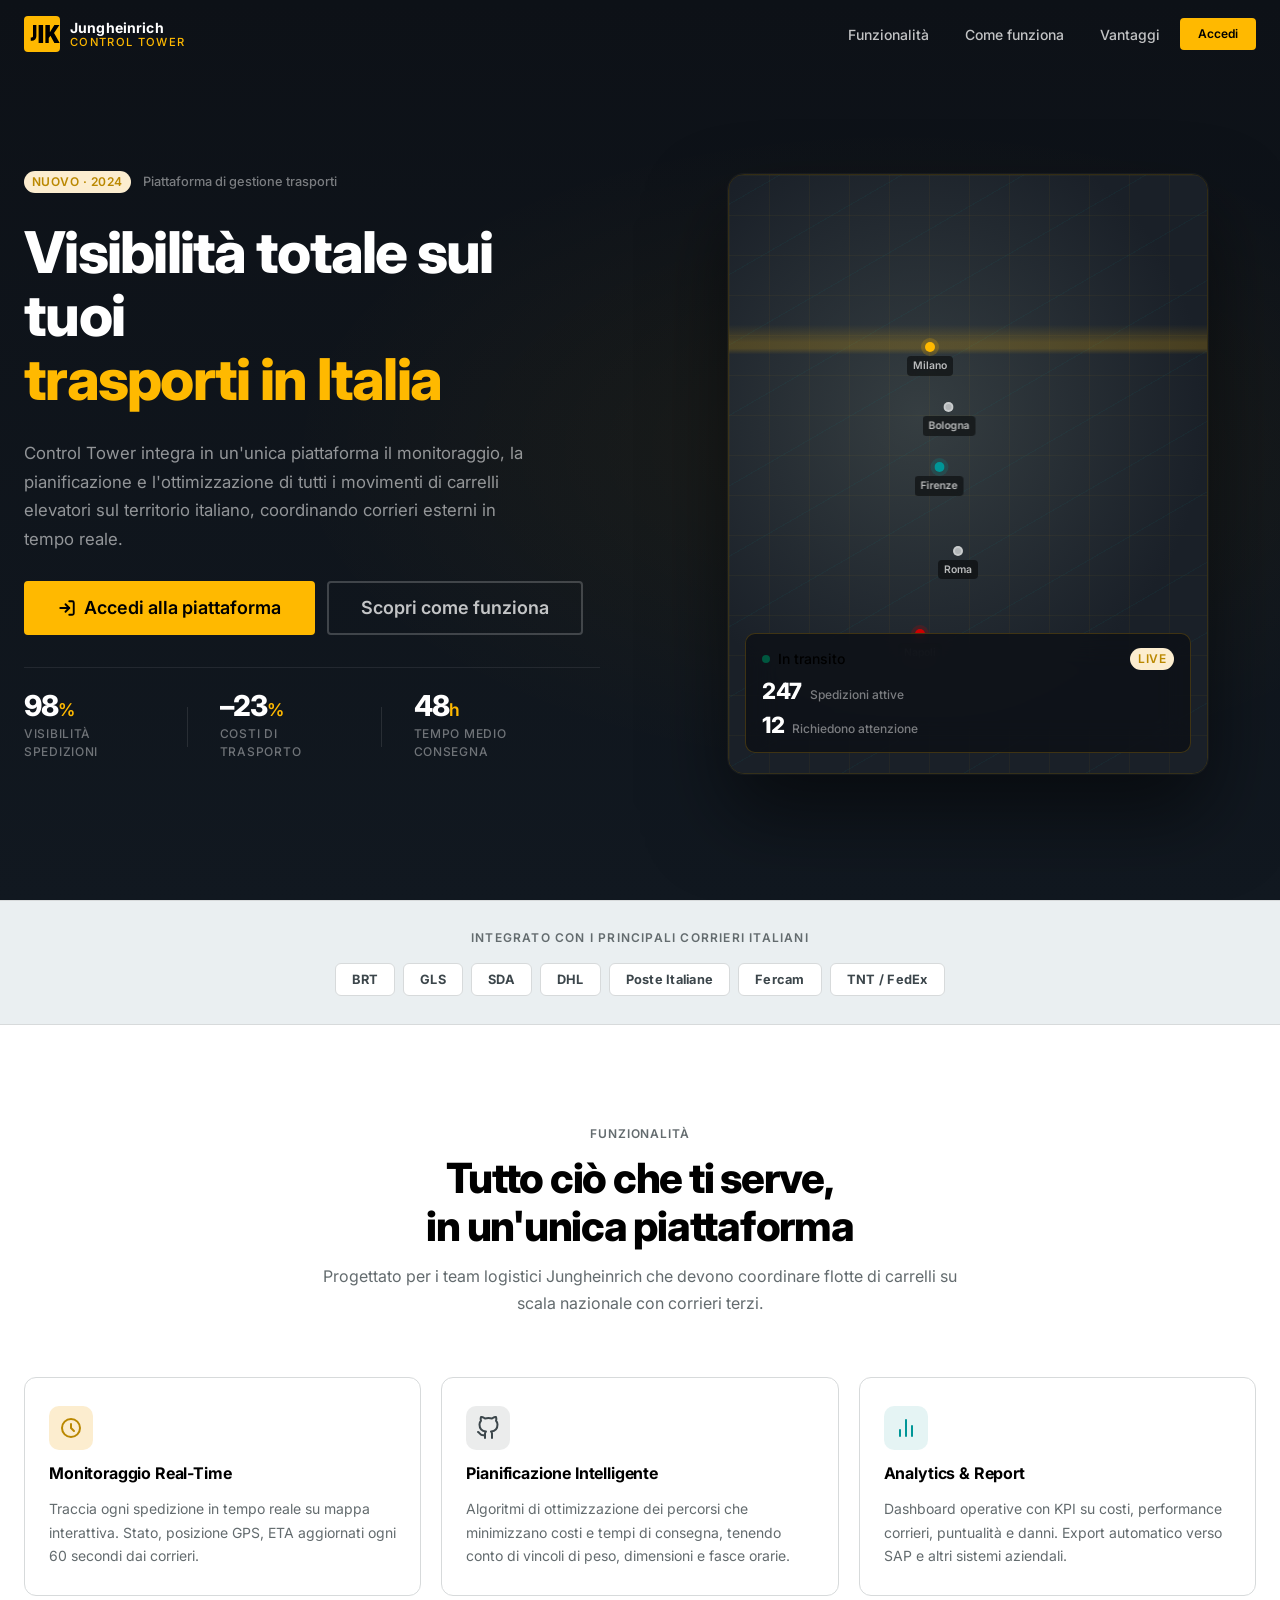
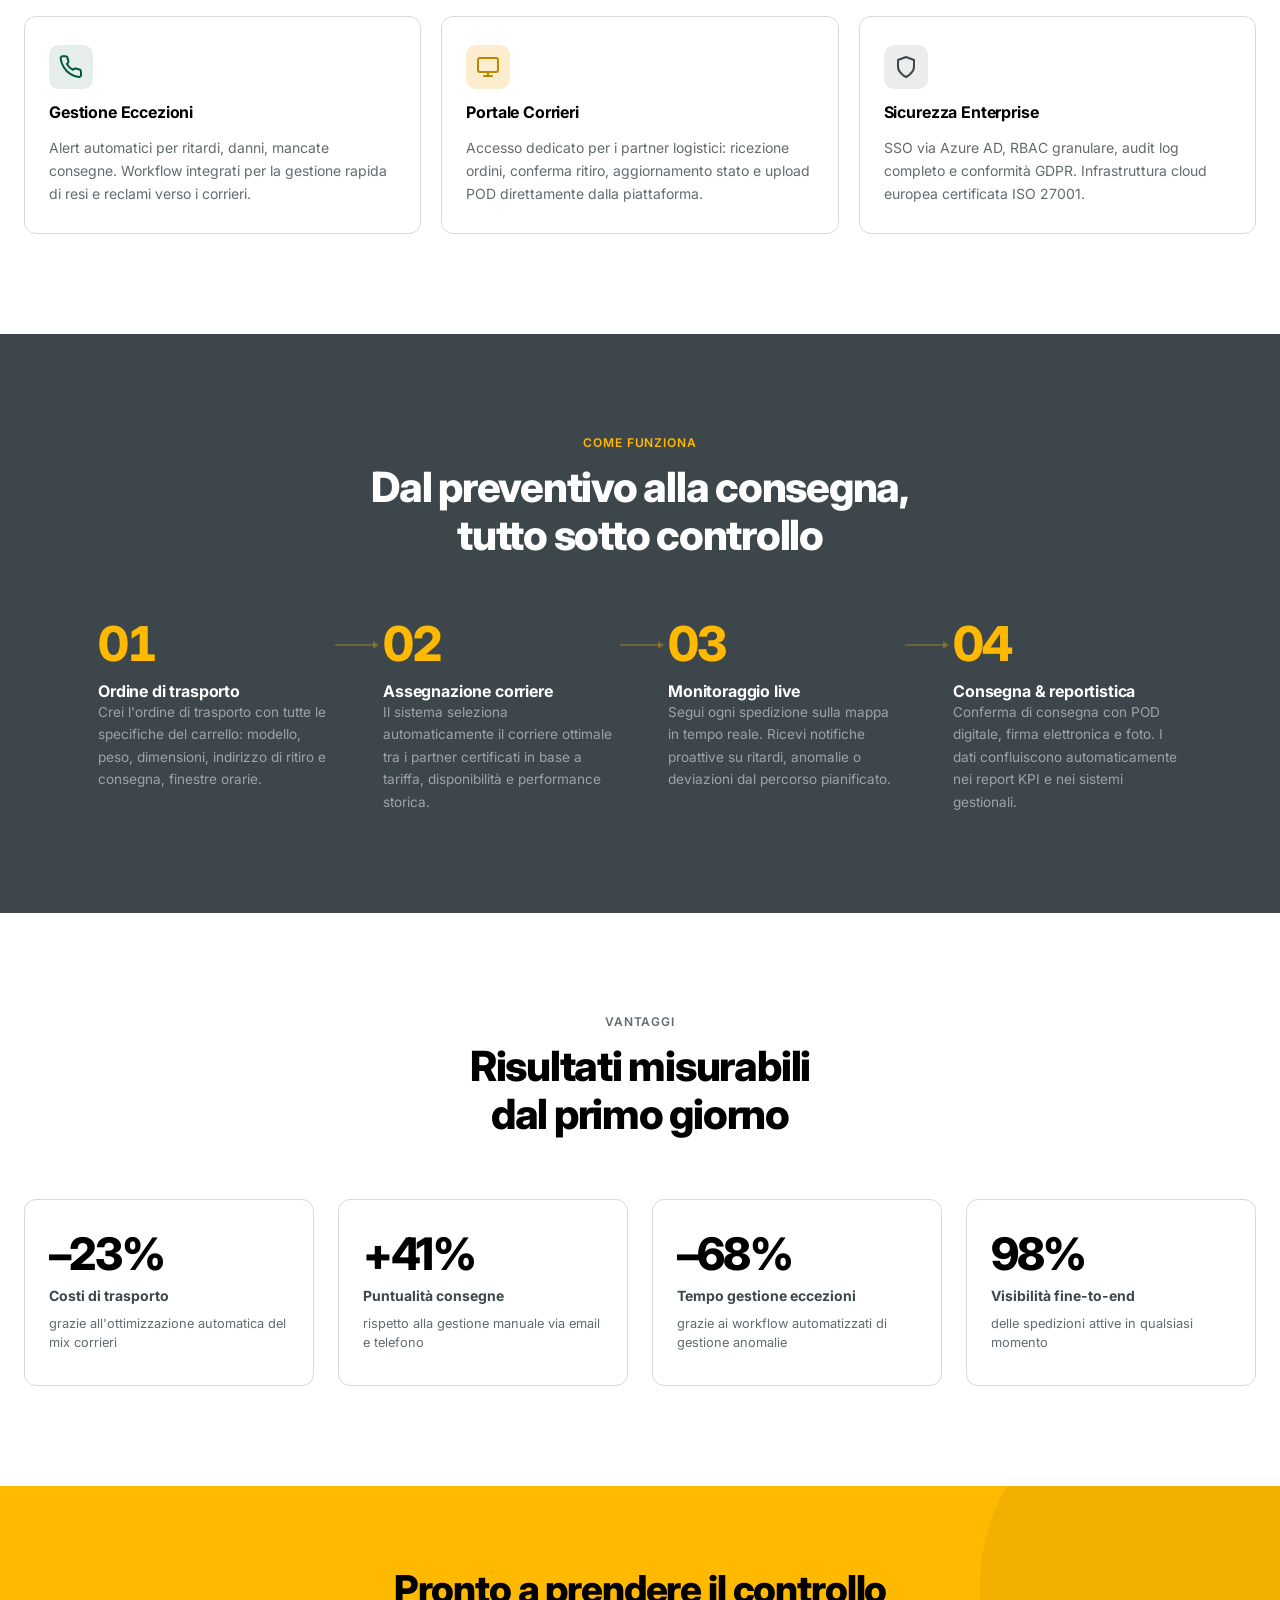
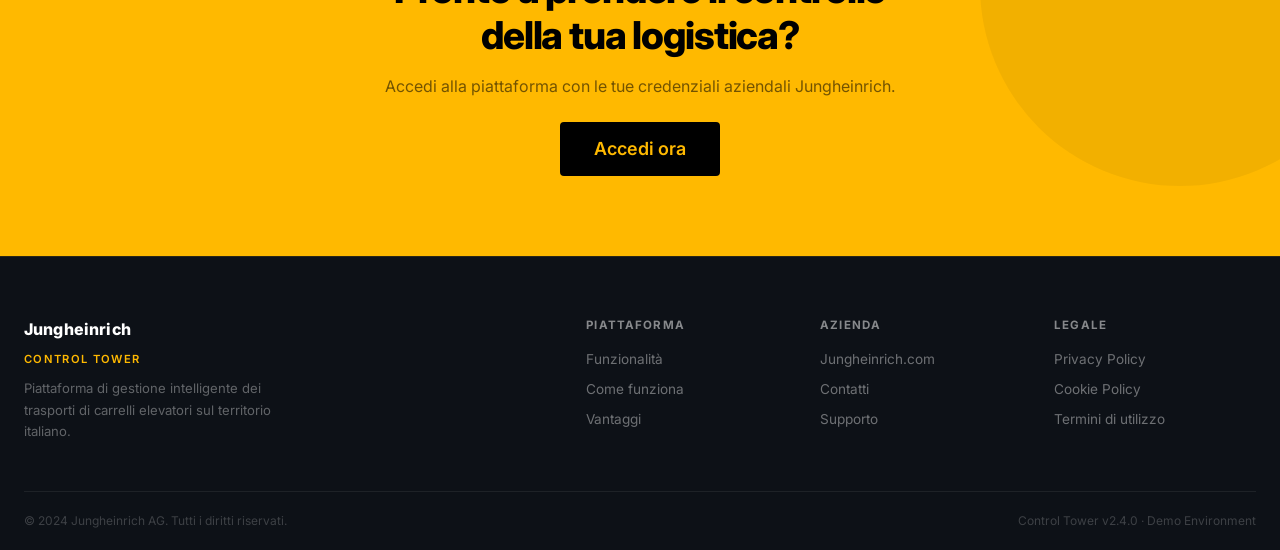
==== index.html @ 34ad467b "feat: initial JH Control Tower demo skeleton Landing page, login (SSO + direct), and dashboard with " ====
<!DOCTYPE html>
<html lang="it">
<head>
  <meta charset="UTF-8" />
  <meta name="viewport" content="width=device-width, initial-scale=1.0" />
  <title>JH Control Tower — Gestione Intelligente dei Trasporti</title>
  <link rel="preconnect" href="https://fonts.googleapis.com" />
  <link rel="preconnect" href="https://fonts.gstatic.com" crossorigin />
  <link href="https://fonts.googleapis.com/css2?family=Inter:wght@400;500;600;700;800&display=swap" rel="stylesheet" />
  <link rel="stylesheet" href="jungheinrich.css" />
  <link rel="stylesheet" href="landing.css" />
</head>
<body class="landing-body">

  <!-- ═══════════════════════════════════════════
       TOPBAR
  ════════════════════════════════════════════ -->
  <header class="lp-topbar">
    <div class="container flex-between">
      <a href="index.html" class="lp-topbar__logo">
        <!-- Jungheinrich wordmark -->
        <svg class="lp-topbar__logo-icon" viewBox="0 0 32 32" fill="none" xmlns="http://www.w3.org/2000/svg" aria-hidden="true">
          <rect width="32" height="32" fill="#FFB900"/>
          <path d="M7 8h4v10c0 2.2-1.8 4-4 4H6v-3h1c.55 0 1-.45 1-1V8z" fill="#000"/>
          <path d="M13 8h4v16h-4V8z" fill="#000"/>
          <path d="M19 8h4v6.5L27 8h4.5l-4.8 7 5 9H27l-3.5-6.5-1.5 2V24h-3V8z" fill="#000"/>
        </svg>
        <span class="lp-topbar__brand">
          <span class="lp-topbar__brand-name">Jungheinrich</span>
          <span class="lp-topbar__brand-product">Control Tower</span>
        </span>
      </a>
      <nav class="lp-topbar__nav" aria-label="Navigazione principale">
        <a href="#features" class="lp-topbar__link">Funzionalità</a>
        <a href="#how-it-works" class="lp-topbar__link">Come funziona</a>
        <a href="#benefits" class="lp-topbar__link">Vantaggi</a>
        <a href="login.html" class="btn btn--primary btn--sm">Accedi</a>
      </nav>
      <button class="lp-topbar__burger" aria-label="Menu" id="burgerBtn">
        <span></span><span></span><span></span>
      </button>
    </div>
  </header>

  <!-- ═══════════════════════════════════════════
       HERO
  ════════════════════════════════════════════ -->
  <section class="lp-hero">
    <div class="container">
      <div class="lp-hero__content">
        <div class="lp-hero__tag">
          <span class="badge badge--yellow">Nuovo · 2024</span>
          <span class="lp-hero__tag-text">Piattaforma di gestione trasporti</span>
        </div>
        <h1 class="lp-hero__title">
          Visibilità totale sui tuoi<br/>
          <span class="lp-hero__title-accent">trasporti in Italia</span>
        </h1>
        <p class="lp-hero__subtitle">
          Control Tower integra in un'unica piattaforma il monitoraggio, la pianificazione e l'ottimizzazione di tutti i movimenti di carrelli elevatori sul territorio italiano, coordinando corrieri esterni in tempo reale.
        </p>
        <div class="lp-hero__actions">
          <a href="login.html" class="btn btn--primary btn--lg">
            <svg width="18" height="18" viewBox="0 0 24 24" fill="none" stroke="currentColor" stroke-width="2.5" stroke-linecap="round" stroke-linejoin="round" aria-hidden="true"><path d="M15 3h4a2 2 0 0 1 2 2v14a2 2 0 0 1-2 2h-4"/><polyline points="10 17 15 12 10 7"/><line x1="15" y1="12" x2="3" y2="12"/></svg>
            Accedi alla piattaforma
          </a>
          <a href="#how-it-works" class="btn btn--secondary btn--lg lp-hero__link-demo">
            Scopri come funziona
          </a>
        </div>
        <div class="lp-hero__stats">
          <div class="lp-hero__stat">
            <span class="lp-hero__stat-value">98<span class="lp-hero__stat-unit">%</span></span>
            <span class="lp-hero__stat-label">Visibilità spedizioni</span>
          </div>
          <div class="lp-hero__stat-divider"></div>
          <div class="lp-hero__stat">
            <span class="lp-hero__stat-value">–23<span class="lp-hero__stat-unit">%</span></span>
            <span class="lp-hero__stat-label">Costi di trasporto</span>
          </div>
          <div class="lp-hero__stat-divider"></div>
          <div class="lp-hero__stat">
            <span class="lp-hero__stat-value">48<span class="lp-hero__stat-unit">h</span></span>
            <span class="lp-hero__stat-label">Tempo medio consegna</span>
          </div>
        </div>
      </div>
      <div class="lp-hero__visual" aria-hidden="true">
        <!-- Mappa stilizzata Italia placeholder -->
        <div class="lp-map-preview">
          <div class="lp-map-preview__bg"></div>
          <div class="lp-map-preview__grid"></div>
          <!-- Punti mappa simulati -->
          <div class="lp-map-pin lp-map-pin--active" style="top:28%;left:42%" title="Milano">
            <span class="lp-map-pin__dot"></span>
            <span class="lp-map-pin__label">Milano</span>
          </div>
          <div class="lp-map-pin" style="top:38%;left:46%" title="Bologna">
            <span class="lp-map-pin__dot"></span>
            <span class="lp-map-pin__label">Bologna</span>
          </div>
          <div class="lp-map-pin lp-map-pin--warning" style="top:48%;left:44%" title="Firenze">
            <span class="lp-map-pin__dot"></span>
            <span class="lp-map-pin__label">Firenze</span>
          </div>
          <div class="lp-map-pin" style="top:62%;left:48%" title="Roma">
            <span class="lp-map-pin__dot"></span>
            <span class="lp-map-pin__label">Roma</span>
          </div>
          <div class="lp-map-pin lp-map-pin--alert" style="top:76%;left:40%" title="Napoli">
            <span class="lp-map-pin__dot"></span>
            <span class="lp-map-pin__label">Napoli</span>
          </div>
          <!-- Mini card overlay -->
          <div class="lp-map-card">
            <div class="lp-map-card__header">
              <span class="status status--online">In transito</span>
              <span class="badge badge--yellow">Live</span>
            </div>
            <div class="lp-map-card__kpi">
              <span class="lp-map-card__value">247</span>
              <span class="lp-map-card__label">Spedizioni attive</span>
            </div>
            <div class="lp-map-card__kpi">
              <span class="lp-map-card__value">12</span>
              <span class="lp-map-card__label">Richiedono attenzione</span>
            </div>
          </div>
        </div>
      </div>
    </div>
  </section>

  <!-- ═══════════════════════════════════════════
       LOGHI CORRIERI
  ════════════════════════════════════════════ -->
  <section class="lp-partners">
    <div class="container">
      <p class="lp-partners__label">Integrato con i principali corrieri italiani</p>
      <div class="lp-partners__logos">
        <div class="lp-partner-chip">BRT</div>
        <div class="lp-partner-chip">GLS</div>
        <div class="lp-partner-chip">SDA</div>
        <div class="lp-partner-chip">DHL</div>
        <div class="lp-partner-chip">Poste Italiane</div>
        <div class="lp-partner-chip">Fercam</div>
        <div class="lp-partner-chip">TNT / FedEx</div>
      </div>
    </div>
  </section>

  <!-- ═══════════════════════════════════════════
       FEATURES
  ════════════════════════════════════════════ -->
  <section class="lp-section" id="features">
    <div class="container">
      <div class="lp-section__header">
        <p class="label">Funzionalità</p>
        <h2 class="lp-section__title">Tutto ciò che ti serve,<br/>in un'unica piattaforma</h2>
        <p class="lp-section__subtitle">Progettato per i team logistici Jungheinrich che devono coordinare flotte di carrelli su scala nazionale con corrieri terzi.</p>
      </div>
      <div class="grid grid--3 lp-features-grid">

        <div class="lp-feature-card">
          <div class="lp-feature-card__icon lp-feature-card__icon--yellow">
            <svg width="24" height="24" viewBox="0 0 24 24" fill="none" stroke="currentColor" stroke-width="2" stroke-linecap="round" stroke-linejoin="round"><path d="M3 12a9 9 0 1 0 18 0 9 9 0 0 0-18 0"/><path d="M12 8v4l3 3"/></svg>
          </div>
          <h3 class="lp-feature-card__title">Monitoraggio Real-Time</h3>
          <p class="lp-feature-card__text">Traccia ogni spedizione in tempo reale su mappa interattiva. Stato, posizione GPS, ETA aggiornati ogni 60 secondi dai corrieri.</p>
        </div>

        <div class="lp-feature-card">
          <div class="lp-feature-card__icon lp-feature-card__icon--dark">
            <svg width="24" height="24" viewBox="0 0 24 24" fill="none" stroke="currentColor" stroke-width="2" stroke-linecap="round" stroke-linejoin="round"><path d="M9 19c-5 1.5-5-2.5-7-3m14 6v-3.87a3.37 3.37 0 0 0-.94-2.61c3.14-.35 6.44-1.54 6.44-7A5.44 5.44 0 0 0 20 4.77 5.07 5.07 0 0 0 19.91 1S18.73.65 16 2.48a13.38 13.38 0 0 0-7 0C6.27.65 5.09 1 5.09 1A5.07 5.07 0 0 0 5 4.77a5.44 5.44 0 0 0-1.5 3.78c0 5.42 3.3 6.61 6.44 7A3.37 3.37 0 0 0 9 18.13V22"/></svg>
          </div>
          <h3 class="lp-feature-card__title">Pianificazione Intelligente</h3>
          <p class="lp-feature-card__text">Algoritmi di ottimizzazione dei percorsi che minimizzano costi e tempi di consegna, tenendo conto di vincoli di peso, dimensioni e fasce orarie.</p>
        </div>

        <div class="lp-feature-card">
          <div class="lp-feature-card__icon lp-feature-card__icon--turquoise">
            <svg width="24" height="24" viewBox="0 0 24 24" fill="none" stroke="currentColor" stroke-width="2" stroke-linecap="round" stroke-linejoin="round"><path d="M18 20V10"/><path d="M12 20V4"/><path d="M6 20v-6"/></svg>
          </div>
          <h3 class="lp-feature-card__title">Analytics & Report</h3>
          <p class="lp-feature-card__text">Dashboard operative con KPI su costi, performance corrieri, puntualità e danni. Export automatico verso SAP e altri sistemi aziendali.</p>
        </div>

        <div class="lp-feature-card">
          <div class="lp-feature-card__icon lp-feature-card__icon--green">
            <svg width="24" height="24" viewBox="0 0 24 24" fill="none" stroke="currentColor" stroke-width="2" stroke-linecap="round" stroke-linejoin="round"><path d="M22 16.92v3a2 2 0 0 1-2.18 2 19.79 19.79 0 0 1-8.63-3.07A19.5 19.5 0 0 1 4.69 12a19.79 19.79 0 0 1-3.07-8.67A2 2 0 0 1 3.6 1.27h3a2 2 0 0 1 2 1.72 12.84 12.84 0 0 0 .7 2.81 2 2 0 0 1-.45 2.11L7.91 8.91a16 16 0 0 0 6 6l.91-.91a2 2 0 0 1 2.11-.45 12.84 12.84 0 0 0 2.81.7A2 2 0 0 1 21.73 16a2 2 0 0 1 .27.92z"/></svg>
          </div>
          <h3 class="lp-feature-card__title">Gestione Eccezioni</h3>
          <p class="lp-feature-card__text">Alert automatici per ritardi, danni, mancate consegne. Workflow integrati per la gestione rapida di resi e reclami verso i corrieri.</p>
        </div>

        <div class="lp-feature-card">
          <div class="lp-feature-card__icon lp-feature-card__icon--yellow">
            <svg width="24" height="24" viewBox="0 0 24 24" fill="none" stroke="currentColor" stroke-width="2" stroke-linecap="round" stroke-linejoin="round"><rect x="2" y="3" width="20" height="14" rx="2"/><path d="M8 21h8"/><path d="M12 17v4"/></svg>
          </div>
          <h3 class="lp-feature-card__title">Portale Corrieri</h3>
          <p class="lp-feature-card__text">Accesso dedicato per i partner logistici: ricezione ordini, conferma ritiro, aggiornamento stato e upload POD direttamente dalla piattaforma.</p>
        </div>

        <div class="lp-feature-card">
          <div class="lp-feature-card__icon lp-feature-card__icon--dark">
            <svg width="24" height="24" viewBox="0 0 24 24" fill="none" stroke="currentColor" stroke-width="2" stroke-linecap="round" stroke-linejoin="round"><path d="M12 22s8-4 8-10V5l-8-3-8 3v7c0 6 8 10 8 10z"/></svg>
          </div>
          <h3 class="lp-feature-card__title">Sicurezza Enterprise</h3>
          <p class="lp-feature-card__text">SSO via Azure AD, RBAC granulare, audit log completo e conformità GDPR. Infrastruttura cloud europea certificata ISO 27001.</p>
        </div>

      </div>
    </div>
  </section>

  <!-- ═══════════════════════════════════════════
       HOW IT WORKS
  ════════════════════════════════════════════ -->
  <section class="lp-section lp-section--dark" id="how-it-works">
    <div class="container">
      <div class="lp-section__header lp-section__header--light">
        <p class="label" style="color:var(--jh-yellow)">Come funziona</p>
        <h2 class="lp-section__title" style="color:#fff">Dal preventivo alla consegna,<br/>tutto sotto controllo</h2>
      </div>
      <div class="lp-steps">
        <div class="lp-step">
          <div class="lp-step__number">01</div>
          <div class="lp-step__body">
            <h3 class="lp-step__title">Ordine di trasporto</h3>
            <p class="lp-step__text">Crei l'ordine di trasporto con tutte le specifiche del carrello: modello, peso, dimensioni, indirizzo di ritiro e consegna, finestre orarie.</p>
          </div>
        </div>
        <div class="lp-step__connector" aria-hidden="true"></div>
        <div class="lp-step">
          <div class="lp-step__number">02</div>
          <div class="lp-step__body">
            <h3 class="lp-step__title">Assegnazione corriere</h3>
            <p class="lp-step__text">Il sistema seleziona automaticamente il corriere ottimale tra i partner certificati in base a tariffa, disponibilità e performance storica.</p>
          </div>
        </div>
        <div class="lp-step__connector" aria-hidden="true"></div>
        <div class="lp-step">
          <div class="lp-step__number">03</div>
          <div class="lp-step__body">
            <h3 class="lp-step__title">Monitoraggio live</h3>
            <p class="lp-step__text">Segui ogni spedizione sulla mappa in tempo reale. Ricevi notifiche proattive su ritardi, anomalie o deviazioni dal percorso pianificato.</p>
          </div>
        </div>
        <div class="lp-step__connector" aria-hidden="true"></div>
        <div class="lp-step">
          <div class="lp-step__number">04</div>
          <div class="lp-step__body">
            <h3 class="lp-step__title">Consegna & reportistica</h3>
            <p class="lp-step__text">Conferma di consegna con POD digitale, firma elettronica e foto. I dati confluiscono automaticamente nei report KPI e nei sistemi gestionali.</p>
          </div>
        </div>
      </div>
    </div>
  </section>

  <!-- ═══════════════════════════════════════════
       BENEFITS
  ════════════════════════════════════════════ -->
  <section class="lp-section" id="benefits">
    <div class="container">
      <div class="lp-section__header">
        <p class="label">Vantaggi</p>
        <h2 class="lp-section__title">Risultati misurabili<br/>dal primo giorno</h2>
      </div>
      <div class="grid grid--4">
        <div class="lp-benefit">
          <span class="lp-benefit__value">–23%</span>
          <span class="lp-benefit__label">Costi di trasporto</span>
          <span class="lp-benefit__desc">grazie all'ottimizzazione automatica del mix corrieri</span>
        </div>
        <div class="lp-benefit">
          <span class="lp-benefit__value">+41%</span>
          <span class="lp-benefit__label">Puntualità consegne</span>
          <span class="lp-benefit__desc">rispetto alla gestione manuale via email e telefono</span>
        </div>
        <div class="lp-benefit">
          <span class="lp-benefit__value">–68%</span>
          <span class="lp-benefit__label">Tempo gestione eccezioni</span>
          <span class="lp-benefit__desc">grazie ai workflow automatizzati di gestione anomalie</span>
        </div>
        <div class="lp-benefit">
          <span class="lp-benefit__value">98%</span>
          <span class="lp-benefit__label">Visibilità fine-to-end</span>
          <span class="lp-benefit__desc">delle spedizioni attive in qualsiasi momento</span>
        </div>
      </div>
    </div>
  </section>

  <!-- ═══════════════════════════════════════════
       CTA FINALE
  ════════════════════════════════════════════ -->
  <section class="lp-cta">
    <div class="container">
      <div class="lp-cta__inner">
        <h2 class="lp-cta__title">Pronto a prendere il controllo<br/>della tua logistica?</h2>
        <p class="lp-cta__subtitle">Accedi alla piattaforma con le tue credenziali aziendali Jungheinrich.</p>
        <a href="login.html" class="btn btn--primary btn--lg">
          Accedi ora
        </a>
      </div>
    </div>
  </section>

  <!-- ═══════════════════════════════════════════
       FOOTER
  ════════════════════════════════════════════ -->
  <footer class="lp-footer">
    <div class="container">
      <div class="lp-footer__top">
        <div class="lp-footer__brand">
          <span class="lp-footer__brand-name">Jungheinrich</span>
          <span class="lp-footer__brand-product">Control Tower</span>
          <p class="lp-footer__brand-desc">Piattaforma di gestione intelligente dei trasporti di carrelli elevatori sul territorio italiano.</p>
        </div>
        <div class="lp-footer__links">
          <div class="lp-footer__col">
            <span class="lp-footer__col-title">Piattaforma</span>
            <a href="#features">Funzionalità</a>
            <a href="#how-it-works">Come funziona</a>
            <a href="#benefits">Vantaggi</a>
          </div>
          <div class="lp-footer__col">
            <span class="lp-footer__col-title">Azienda</span>
            <a href="#">Jungheinrich.com</a>
            <a href="#">Contatti</a>
            <a href="#">Supporto</a>
          </div>
          <div class="lp-footer__col">
            <span class="lp-footer__col-title">Legale</span>
            <a href="#">Privacy Policy</a>
            <a href="#">Cookie Policy</a>
            <a href="#">Termini di utilizzo</a>
          </div>
        </div>
      </div>
      <div class="lp-footer__bottom">
        <span>© 2024 Jungheinrich AG. Tutti i diritti riservati.</span>
        <span>Control Tower v2.4.0 · Demo Environment</span>
      </div>
    </div>
  </footer>

  <script>
    // Smooth scroll
    document.querySelectorAll('a[href^="#"]').forEach(a => {
      a.addEventListener('click', e => {
        const target = document.querySelector(a.getAttribute('href'));
        if (target) { e.preventDefault(); target.scrollIntoView({ behavior: 'smooth' }); }
      });
    });
    // Sticky navbar opacity
    const topbar = document.querySelector('.lp-topbar');
    window.addEventListener('scroll', () => {
      topbar.classList.toggle('lp-topbar--scrolled', window.scrollY > 40);
    });
  </script>
</body>
</html>
---- jungheinrich.css ----
/*
 * Jungheinrich Brand CSS
 * Based on Jungheinrich Brand Design Guidelines (February 2024)
 * Control Tower Demo
 */

/* ============================================================
   1. DESIGN TOKENS — COLOR PALETTE
   ============================================================ */

:root {
  /* --- Primary --- */
  --jh-yellow:            #FFB900;   /* JH Yellow — primary brand colour */
  --jh-yellow-75:         #FFCB5F;   /* JH Yellow 75% */
  --jh-yellow-50:         #FFDD96;   /* JH Yellow 50% */
  --jh-yellow-25:         #FCEDCF;   /* JH Yellow 25% */
  --jh-yellow-dark:       #BA8800;   /* JH Yellow +25 Black */

  /* --- Secondary / Neutrals --- */
  --jh-black:             #000000;
  --jh-dark-grey:         #3C464B;
  --jh-dark-grey-80:      #636B6E;
  --jh-dark-grey-40:      #B1B5B7;
  --jh-light-grey:        #D7DADB;
  --jh-light-grey-minus:  #EAEFF1;   /* Light Grey −10 Black */
  --jh-white:             #FFFFFF;

  /* --- Accent (use sparingly as marker colours) --- */
  --jh-green:             #00573F;
  --jh-turquoise:         #009697;
  --jh-red:               #CC0000;

  /* --- Semantic aliases --- */
  --color-primary:        var(--jh-yellow);
  --color-primary-hover:  var(--jh-yellow-dark);
  --color-surface:        var(--jh-white);
  --color-surface-alt:    var(--jh-light-grey-minus);
  --color-surface-dark:   var(--jh-dark-grey);
  --color-border:         var(--jh-light-grey);
  --color-border-strong:  var(--jh-dark-grey-40);
  --color-text:           var(--jh-black);
  --color-text-secondary: var(--jh-dark-grey);
  --color-text-muted:     var(--jh-dark-grey-80);
  --color-text-on-yellow: var(--jh-black);
  --color-text-on-dark:   var(--jh-white);
  --color-success:        var(--jh-green);
  --color-info:           var(--jh-turquoise);
  --color-danger:         var(--jh-red);
  --color-warning:        var(--jh-yellow);

  /* ============================================================
     2. DESIGN TOKENS — TYPOGRAPHY
     ============================================================ */

  /* Corporate typeface: Jungheinrich uses a geometric sans-serif.
     Frutiger / Inter are the closest open alternatives. */
  --font-family-base:     'Inter', 'Frutiger', 'Segoe UI', Arial, sans-serif;
  --font-family-mono:     'JetBrains Mono', 'Consolas', monospace;

  --font-size-xs:         0.75rem;   /*  12px */
  --font-size-sm:         0.875rem;  /*  14px */
  --font-size-base:       1rem;      /*  16px */
  --font-size-md:         1.125rem;  /*  18px */
  --font-size-lg:         1.25rem;   /*  20px */
  --font-size-xl:         1.5rem;    /*  24px */
  --font-size-2xl:        2rem;      /*  32px */
  --font-size-3xl:        2.5rem;    /*  40px */
  --font-size-4xl:        3rem;      /*  48px */

  --font-weight-regular:  400;
  --font-weight-medium:   500;
  --font-weight-semibold: 600;
  --font-weight-bold:     700;

  --line-height-tight:    1.2;
  --line-height-normal:   1.5;
  --line-height-relaxed:  1.75;

  --letter-spacing-tight: -0.01em;
  --letter-spacing-normal: 0;
  --letter-spacing-wide:  0.04em;
  --letter-spacing-caps:  0.08em;

  /* ============================================================
     3. DESIGN TOKENS — SPACING & LAYOUT
     ============================================================ */

  --space-1:   0.25rem;   /*  4px */
  --space-2:   0.5rem;    /*  8px */
  --space-3:   0.75rem;   /* 12px */
  --space-4:   1rem;      /* 16px */
  --space-5:   1.25rem;   /* 20px */
  --space-6:   1.5rem;    /* 24px */
  --space-8:   2rem;      /* 32px */
  --space-10:  2.5rem;    /* 40px */
  --space-12:  3rem;      /* 48px */
  --space-16:  4rem;      /* 64px */
  --space-20:  5rem;      /* 80px */
  --space-24:  6rem;      /* 96px */

  --container-max:        1440px;
  --container-padding:    var(--space-6);

  /* ============================================================
     4. DESIGN TOKENS — BORDERS & SHADOWS
     ============================================================ */

  --radius-sm:   2px;
  --radius-md:   4px;
  --radius-lg:   8px;
  --radius-xl:   12px;
  --radius-full: 9999px;

  --border-width:       1px;
  --border-width-thick: 2px;

  --shadow-sm:  0 1px 3px rgba(0, 0, 0, 0.08);
  --shadow-md:  0 4px 12px rgba(0, 0, 0, 0.10);
  --shadow-lg:  0 8px 24px rgba(0, 0, 0, 0.12);
  --shadow-xl:  0 16px 48px rgba(0, 0, 0, 0.14);

  /* Yellow accent shadow — used on focus rings */
  --shadow-focus: 0 0 0 3px rgba(255, 185, 0, 0.45);

  /* ============================================================
     5. DESIGN TOKENS — MOTION
     ============================================================ */

  --duration-fast:    100ms;
  --duration-normal:  200ms;
  --duration-slow:    350ms;
  --ease-default:     cubic-bezier(0.4, 0, 0.2, 1);
  --ease-in:          cubic-bezier(0.4, 0, 1, 1);
  --ease-out:         cubic-bezier(0, 0, 0.2, 1);
}


/* ============================================================
   6. RESET & BASE
   ============================================================ */

*,
*::before,
*::after {
  box-sizing: border-box;
  margin: 0;
  padding: 0;
}

html {
  font-size: 16px;
  scroll-behavior: smooth;
  -webkit-text-size-adjust: 100%;
}

body {
  font-family: var(--font-family-base);
  font-size: var(--font-size-base);
  font-weight: var(--font-weight-regular);
  line-height: var(--line-height-normal);
  color: var(--color-text);
  background-color: var(--color-surface);
  -webkit-font-smoothing: antialiased;
  -moz-osx-font-smoothing: grayscale;
}

img,
svg,
video {
  display: block;
  max-width: 100%;
}

a {
  color: inherit;
  text-decoration: none;
}

ul,
ol {
  list-style: none;
}

button,
input,
select,
textarea {
  font: inherit;
}

/* ============================================================
   7. TYPOGRAPHY
   ============================================================ */

h1, h2, h3, h4, h5, h6 {
  font-weight: var(--font-weight-bold);
  line-height: var(--line-height-tight);
  letter-spacing: var(--letter-spacing-tight);
  color: var(--color-text);
}

h1 { font-size: var(--font-size-4xl); }
h2 { font-size: var(--font-size-3xl); }
h3 { font-size: var(--font-size-2xl); }
h4 { font-size: var(--font-size-xl); }
h5 { font-size: var(--font-size-lg); }
h6 { font-size: var(--font-size-md); }

/* Headlines with JH Yellow accent — brand signature style */
.headline-accent {
  color: var(--jh-yellow);
}

.headline-underline {
  position: relative;
  display: inline-block;
  padding-bottom: var(--space-2);
}

.headline-underline::after {
  content: '';
  position: absolute;
  left: 0;
  bottom: 0;
  width: 100%;
  height: 3px;
  background-color: var(--jh-yellow);
}

p {
  line-height: var(--line-height-normal);
  color: var(--color-text-secondary);
}

.text-xs     { font-size: var(--font-size-xs); }
.text-sm     { font-size: var(--font-size-sm); }
.text-base   { font-size: var(--font-size-base); }
.text-md     { font-size: var(--font-size-md); }
.text-lg     { font-size: var(--font-size-lg); }
.text-xl     { font-size: var(--font-size-xl); }
.text-2xl    { font-size: var(--font-size-2xl); }

.text-bold      { font-weight: var(--font-weight-bold); }
.text-semibold  { font-weight: var(--font-weight-semibold); }
.text-medium    { font-weight: var(--font-weight-medium); }
.text-regular   { font-weight: var(--font-weight-regular); }

.text-muted     { color: var(--color-text-muted); }
.text-secondary { color: var(--color-text-secondary); }
.text-primary   { color: var(--jh-yellow); }
.text-danger    { color: var(--jh-red); }
.text-success   { color: var(--jh-green); }
.text-info      { color: var(--jh-turquoise); }

.text-uppercase {
  text-transform: uppercase;
  letter-spacing: var(--letter-spacing-caps);
}

/* Label / overline */
.label {
  font-size: var(--font-size-xs);
  font-weight: var(--font-weight-semibold);
  text-transform: uppercase;
  letter-spacing: var(--letter-spacing-caps);
  color: var(--color-text-muted);
}


/* ============================================================
   8. LAYOUT
   ============================================================ */

.container {
  width: 100%;
  max-width: var(--container-max);
  margin-inline: auto;
  padding-inline: var(--container-padding);
}

.container--narrow {
  max-width: 960px;
}

.container--wide {
  max-width: 1600px;
}

/* Grid */
.grid {
  display: grid;
  gap: var(--space-6);
}

.grid--2 { grid-template-columns: repeat(2, 1fr); }
.grid--3 { grid-template-columns: repeat(3, 1fr); }
.grid--4 { grid-template-columns: repeat(4, 1fr); }
.grid--auto { grid-template-columns: repeat(auto-fill, minmax(280px, 1fr)); }

/* Flex helpers */
.flex        { display: flex; }
.flex-center { display: flex; align-items: center; justify-content: center; }
.flex-between{ display: flex; align-items: center; justify-content: space-between; }
.flex-gap-2  { gap: var(--space-2); }
.flex-gap-4  { gap: var(--space-4); }
.flex-gap-6  { gap: var(--space-6); }

@media (max-width: 1024px) {
  .grid--4 { grid-template-columns: repeat(2, 1fr); }
}

@media (max-width: 768px) {
  .grid--2,
  .grid--3,
  .grid--4 { grid-template-columns: 1fr; }
}


/* ============================================================
   9. NAVIGATION
   ============================================================ */

.navbar {
  display: flex;
  align-items: center;
  justify-content: space-between;
  height: 64px;
  padding-inline: var(--container-padding);
  background-color: var(--jh-black);
  color: var(--jh-white);
  position: sticky;
  top: 0;
  z-index: 100;
}

.navbar__logo {
  display: flex;
  align-items: center;
  gap: var(--space-3);
  font-weight: var(--font-weight-bold);
  font-size: var(--font-size-lg);
  color: var(--jh-white);
}

/* Yellow bar below navbar — signature JH brand stripe */
.navbar::after {
  content: '';
  position: absolute;
  bottom: 0;
  left: 0;
  width: 100%;
  height: 3px;
  background-color: var(--jh-yellow);
}

.navbar__nav {
  display: flex;
  align-items: center;
  gap: var(--space-1);
}

.navbar__link {
  padding: var(--space-2) var(--space-4);
  border-radius: var(--radius-md);
  font-size: var(--font-size-sm);
  font-weight: var(--font-weight-medium);
  color: var(--jh-light-grey);
  transition: color var(--duration-normal) var(--ease-default),
              background-color var(--duration-normal) var(--ease-default);
}

.navbar__link:hover {
  color: var(--jh-white);
  background-color: rgba(255, 255, 255, 0.08);
}

.navbar__link--active {
  color: var(--jh-yellow);
  background-color: rgba(255, 185, 0, 0.12);
}

/* Sidebar */
.sidebar {
  width: 240px;
  min-height: 100vh;
  background-color: var(--jh-dark-grey);
  padding: var(--space-6) 0;
  display: flex;
  flex-direction: column;
  gap: var(--space-2);
}

.sidebar__item {
  display: flex;
  align-items: center;
  gap: var(--space-3);
  padding: var(--space-3) var(--space-6);
  font-size: var(--font-size-sm);
  font-weight: var(--font-weight-medium);
  color: var(--jh-light-grey);
  cursor: pointer;
  transition: color var(--duration-normal) var(--ease-default),
              background-color var(--duration-normal) var(--ease-default);
  border-left: 3px solid transparent;
}

.sidebar__item:hover {
  color: var(--jh-white);
  background-color: rgba(255, 255, 255, 0.06);
}

.sidebar__item--active {
  color: var(--jh-yellow);
  border-left-color: var(--jh-yellow);
  background-color: rgba(255, 185, 0, 0.10);
}

.sidebar__section-title {
  padding: var(--space-4) var(--space-6) var(--space-2);
  font-size: var(--font-size-xs);
  font-weight: var(--font-weight-semibold);
  text-transform: uppercase;
  letter-spacing: var(--letter-spacing-caps);
  color: var(--jh-dark-grey-80);
}


/* ============================================================
   10. CARDS
   ============================================================ */

.card {
  background-color: var(--color-surface);
  border: var(--border-width) solid var(--color-border);
  border-radius: var(--radius-lg);
  padding: var(--space-6);
  box-shadow: var(--shadow-sm);
  transition: box-shadow var(--duration-normal) var(--ease-default);
}

.card:hover {
  box-shadow: var(--shadow-md);
}

.card--dark {
  background-color: var(--jh-dark-grey);
  border-color: transparent;
  color: var(--jh-white);
}

.card--yellow {
  background-color: var(--jh-yellow);
  border-color: transparent;
  color: var(--jh-black);
}

.card--surface {
  background-color: var(--color-surface-alt);
  border-color: transparent;
}

.card__header {
  display: flex;
  align-items: flex-start;
  justify-content: space-between;
  margin-bottom: var(--space-4);
}

.card__title {
  font-size: var(--font-size-md);
  font-weight: var(--font-weight-semibold);
  color: inherit;
}

.card__subtitle {
  font-size: var(--font-size-sm);
  color: var(--color-text-muted);
  margin-top: var(--space-1);
}

.card__body {
  display: flex;
  flex-direction: column;
  gap: var(--space-3);
}

.card__footer {
  display: flex;
  align-items: center;
  justify-content: space-between;
  margin-top: var(--space-4);
  padding-top: var(--space-4);
  border-top: var(--border-width) solid var(--color-border);
}

/* KPI / Metric card */
.card--kpi {
  position: relative;
  overflow: hidden;
}

.card--kpi::before {
  content: '';
  position: absolute;
  top: 0;
  left: 0;
  width: 4px;
  height: 100%;
  background-color: var(--jh-yellow);
}

.kpi__value {
  font-size: var(--font-size-3xl);
  font-weight: var(--font-weight-bold);
  line-height: 1;
  color: var(--color-text);
  letter-spacing: var(--letter-spacing-tight);
}

.kpi__unit {
  font-size: var(--font-size-lg);
  font-weight: var(--font-weight-medium);
  color: var(--color-text-muted);
  margin-left: var(--space-1);
}

.kpi__delta {
  display: inline-flex;
  align-items: center;
  gap: var(--space-1);
  font-size: var(--font-size-sm);
  font-weight: var(--font-weight-semibold);
  margin-top: var(--space-2);
}

.kpi__delta--up   { color: var(--jh-green); }
.kpi__delta--down { color: var(--jh-red); }


/* ============================================================
   11. BUTTONS
   ============================================================ */

.btn {
  display: inline-flex;
  align-items: center;
  justify-content: center;
  gap: var(--space-2);
  padding: var(--space-3) var(--space-6);
  border: var(--border-width-thick) solid transparent;
  border-radius: var(--radius-md);
  font-size: var(--font-size-sm);
  font-weight: var(--font-weight-semibold);
  line-height: 1;
  cursor: pointer;
  text-decoration: none;
  white-space: nowrap;
  transition: background-color var(--duration-normal) var(--ease-default),
              border-color var(--duration-normal) var(--ease-default),
              color var(--duration-normal) var(--ease-default),
              box-shadow var(--duration-normal) var(--ease-default);
}

.btn:focus-visible {
  outline: none;
  box-shadow: var(--shadow-focus);
}

.btn:disabled {
  opacity: 0.45;
  cursor: not-allowed;
  pointer-events: none;
}

/* Primary — JH Yellow */
.btn--primary {
  background-color: var(--jh-yellow);
  border-color: var(--jh-yellow);
  color: var(--jh-black);
}

.btn--primary:hover {
  background-color: var(--jh-yellow-dark);
  border-color: var(--jh-yellow-dark);
}

/* Secondary — dark outlined */
.btn--secondary {
  background-color: transparent;
  border-color: var(--jh-dark-grey);
  color: var(--jh-dark-grey);
}

.btn--secondary:hover {
  background-color: var(--jh-dark-grey);
  color: var(--jh-white);
}

/* Ghost */
.btn--ghost {
  background-color: transparent;
  border-color: transparent;
  color: var(--color-text-secondary);
}

.btn--ghost:hover {
  background-color: var(--color-surface-alt);
  color: var(--color-text);
}

/* Danger */
.btn--danger {
  background-color: var(--jh-red);
  border-color: var(--jh-red);
  color: var(--jh-white);
}

.btn--danger:hover {
  background-color: #a80000;
  border-color: #a80000;
}

/* Sizes */
.btn--sm {
  padding: var(--space-2) var(--space-4);
  font-size: var(--font-size-xs);
}

.btn--lg {
  padding: var(--space-4) var(--space-8);
  font-size: var(--font-size-md);
}

.btn--icon {
  padding: var(--space-3);
  aspect-ratio: 1;
}


/* ============================================================
   12. BADGES & STATUS INDICATORS
   ============================================================ */

.badge {
  display: inline-flex;
  align-items: center;
  gap: var(--space-1);
  padding: 2px var(--space-2);
  border-radius: var(--radius-full);
  font-size: var(--font-size-xs);
  font-weight: var(--font-weight-semibold);
  text-transform: uppercase;
  letter-spacing: var(--letter-spacing-wide);
  white-space: nowrap;
}

.badge--yellow  { background-color: var(--jh-yellow-25);  color: var(--jh-yellow-dark); }
.badge--green   { background-color: rgba(0,87,63,0.12);   color: var(--jh-green); }
.badge--red     { background-color: rgba(204,0,0,0.10);   color: var(--jh-red); }
.badge--blue    { background-color: rgba(0,150,151,0.12); color: var(--jh-turquoise); }
.badge--grey    { background-color: var(--jh-light-grey); color: var(--jh-dark-grey); }
.badge--dark    { background-color: var(--jh-dark-grey);  color: var(--jh-white); }

/* Status dot */
.status {
  display: inline-flex;
  align-items: center;
  gap: var(--space-2);
  font-size: var(--font-size-sm);
  font-weight: var(--font-weight-medium);
}

.status::before {
  content: '';
  width: 8px;
  height: 8px;
  border-radius: 50%;
  flex-shrink: 0;
}

.status--online::before  { background-color: var(--jh-green); }
.status--warning::before {
  background-color: var(--jh-yellow);
  box-shadow: 0 0 0 3px var(--jh-yellow-25);
  animation: pulse 1.6s infinite;
}
.status--error::before   { background-color: var(--jh-red); }
.status--idle::before    { background-color: var(--jh-dark-grey-40); }

@keyframes pulse {
  0%, 100% { box-shadow: 0 0 0 0 rgba(255,185,0,0.5); }
  50%       { box-shadow: 0 0 0 5px rgba(255,185,0,0); }
}


/* ============================================================
   13. TABLE
   ============================================================ */

.table-wrapper {
  width: 100%;
  overflow-x: auto;
  border: var(--border-width) solid var(--color-border);
  border-radius: var(--radius-lg);
}

.table {
  width: 100%;
  border-collapse: collapse;
  font-size: var(--font-size-sm);
}

.table thead {
  background-color: var(--jh-dark-grey);
  color: var(--jh-white);
}

.table th {
  padding: var(--space-3) var(--space-4);
  text-align: left;
  font-weight: var(--font-weight-semibold);
  font-size: var(--font-size-xs);
  text-transform: uppercase;
  letter-spacing: var(--letter-spacing-caps);
  white-space: nowrap;
}

/* Yellow accent on sorted column header */
.table th[aria-sort] {
  color: var(--jh-yellow);
}

.table td {
  padding: var(--space-3) var(--space-4);
  border-bottom: var(--border-width) solid var(--color-border);
  color: var(--color-text-secondary);
  vertical-align: middle;
}

.table tbody tr:last-child td {
  border-bottom: none;
}

.table tbody tr:hover td {
  background-color: var(--color-surface-alt);
}

/* Striped */
.table--striped tbody tr:nth-child(even) td {
  background-color: var(--jh-light-grey-minus);
}

.table--striped tbody tr:nth-child(even):hover td {
  background-color: var(--jh-yellow-25);
}


/* ============================================================
   14. FORM ELEMENTS
   ============================================================ */

.form-group {
  display: flex;
  flex-direction: column;
  gap: var(--space-2);
}

.form-label {
  font-size: var(--font-size-sm);
  font-weight: var(--font-weight-semibold);
  color: var(--color-text);
}

.form-input,
.form-select,
.form-textarea {
  width: 100%;
  padding: var(--space-3) var(--space-4);
  background-color: var(--color-surface);
  border: var(--border-width-thick) solid var(--color-border);
  border-radius: var(--radius-md);
  font-size: var(--font-size-sm);
  color: var(--color-text);
  transition: border-color var(--duration-normal) var(--ease-default),
              box-shadow var(--duration-normal) var(--ease-default);
  outline: none;
}

.form-input:hover,
.form-select:hover,
.form-textarea:hover {
  border-color: var(--jh-dark-grey-40);
}

.form-input:focus,
.form-select:focus,
.form-textarea:focus {
  border-color: var(--jh-yellow);
  box-shadow: var(--shadow-focus);
}

.form-input::placeholder {
  color: var(--jh-dark-grey-40);
}

.form-hint {
  font-size: var(--font-size-xs);
  color: var(--color-text-muted);
}

.form-error {
  font-size: var(--font-size-xs);
  color: var(--jh-red);
  font-weight: var(--font-weight-medium);
}

.form-input--error {
  border-color: var(--jh-red);
}

.form-input--error:focus {
  box-shadow: 0 0 0 3px rgba(204, 0, 0, 0.2);
}

/* Checkbox & Radio */
.form-check {
  display: flex;
  align-items: center;
  gap: var(--space-2);
  cursor: pointer;
}

.form-check__input {
  width: 18px;
  height: 18px;
  accent-color: var(--jh-yellow);
  cursor: pointer;
}


/* ============================================================
   15. PROGRESS & CHARTS
   ============================================================ */

.progress {
  width: 100%;
  height: 8px;
  background-color: var(--jh-light-grey);
  border-radius: var(--radius-full);
  overflow: hidden;
}

.progress__bar {
  height: 100%;
  border-radius: var(--radius-full);
  background-color: var(--jh-yellow);
  transition: width var(--duration-slow) var(--ease-out);
}

.progress__bar--green    { background-color: var(--jh-green); }
.progress__bar--red      { background-color: var(--jh-red); }
.progress__bar--turquoise{ background-color: var(--jh-turquoise); }

/* Gauge / Donut placeholder wrapper */
.gauge-wrapper {
  position: relative;
  display: inline-flex;
  align-items: center;
  justify-content: center;
}

.gauge-label {
  position: absolute;
  text-align: center;
  font-weight: var(--font-weight-bold);
  font-size: var(--font-size-xl);
  color: var(--color-text);
}


/* ============================================================
   16. ALERTS & NOTIFICATIONS
   ============================================================ */

.alert {
  display: flex;
  align-items: flex-start;
  gap: var(--space-3);
  padding: var(--space-4) var(--space-5);
  border-radius: var(--radius-lg);
  border-left: 4px solid;
  font-size: var(--font-size-sm);
}

.alert__icon {
  flex-shrink: 0;
  margin-top: 1px;
}

.alert__body {
  display: flex;
  flex-direction: column;
  gap: var(--space-1);
}

.alert__title {
  font-weight: var(--font-weight-semibold);
}

.alert--info {
  background-color: rgba(0,150,151,0.08);
  border-color: var(--jh-turquoise);
  color: var(--jh-dark-grey);
}

.alert--success {
  background-color: rgba(0,87,63,0.08);
  border-color: var(--jh-green);
  color: var(--jh-dark-grey);
}

.alert--warning {
  background-color: var(--jh-yellow-25);
  border-color: var(--jh-yellow);
  color: var(--jh-dark-grey);
}

.alert--danger {
  background-color: rgba(204,0,0,0.08);
  border-color: var(--jh-red);
  color: var(--jh-dark-grey);
}


/* ============================================================
   17. TABS
   ============================================================ */

.tabs {
  display: flex;
  flex-direction: column;
  gap: 0;
}

.tabs__nav {
  display: flex;
  gap: 0;
  border-bottom: 2px solid var(--color-border);
}

.tabs__tab {
  padding: var(--space-3) var(--space-6);
  font-size: var(--font-size-sm);
  font-weight: var(--font-weight-medium);
  color: var(--color-text-muted);
  cursor: pointer;
  border: none;
  background: none;
  position: relative;
  transition: color var(--duration-normal) var(--ease-default);
}

.tabs__tab::after {
  content: '';
  position: absolute;
  bottom: -2px;
  left: 0;
  width: 100%;
  height: 2px;
  background-color: var(--jh-yellow);
  transform: scaleX(0);
  transition: transform var(--duration-normal) var(--ease-default);
}

.tabs__tab:hover {
  color: var(--color-text);
}

.tabs__tab--active {
  color: var(--color-text);
  font-weight: var(--font-weight-semibold);
}

.tabs__tab--active::after {
  transform: scaleX(1);
}

.tabs__panel {
  padding: var(--space-6) 0;
  display: none;
}

.tabs__panel--active {
  display: block;
}


/* ============================================================
   18. MAP / LOCATION WIDGETS
   ============================================================ */

.map-container {
  width: 100%;
  aspect-ratio: 16/9;
  border-radius: var(--radius-lg);
  overflow: hidden;
  background-color: var(--jh-light-grey-minus);
  border: var(--border-width) solid var(--color-border);
  position: relative;
}

.map-overlay {
  position: absolute;
  top: var(--space-4);
  right: var(--space-4);
  display: flex;
  flex-direction: column;
  gap: var(--space-2);
}

.map-marker {
  width: 32px;
  height: 32px;
  border-radius: 50% 50% 50% 0;
  transform: rotate(-45deg);
  display: flex;
  align-items: center;
  justify-content: center;
}

.map-marker--yellow { background-color: var(--jh-yellow); }
.map-marker--dark   { background-color: var(--jh-dark-grey); }
.map-marker--green  { background-color: var(--jh-green); }
.map-marker--red    { background-color: var(--jh-red); }


/* ============================================================
   19. UTILITY CLASSES
   ============================================================ */

/* Spacing */
.mt-2 { margin-top: var(--space-2); }
.mt-4 { margin-top: var(--space-4); }
.mt-6 { margin-top: var(--space-6); }
.mt-8 { margin-top: var(--space-8); }
.mb-2 { margin-bottom: var(--space-2); }
.mb-4 { margin-bottom: var(--space-4); }
.mb-6 { margin-bottom: var(--space-6); }
.mb-8 { margin-bottom: var(--space-8); }

.p-4  { padding: var(--space-4); }
.p-6  { padding: var(--space-6); }
.p-8  { padding: var(--space-8); }

/* Backgrounds */
.bg-yellow     { background-color: var(--jh-yellow); }
.bg-yellow-25  { background-color: var(--jh-yellow-25); }
.bg-dark       { background-color: var(--jh-black); }
.bg-dark-grey  { background-color: var(--jh-dark-grey); }
.bg-light-grey { background-color: var(--jh-light-grey-minus); }
.bg-surface    { background-color: var(--color-surface); }

/* Borders */
.border         { border: var(--border-width) solid var(--color-border); }
.border-yellow  { border-color: var(--jh-yellow) !important; }
.rounded        { border-radius: var(--radius-md); }
.rounded-lg     { border-radius: var(--radius-lg); }
.rounded-full   { border-radius: var(--radius-full); }

/* Display */
.hidden { display: none; }
.sr-only {
  position: absolute;
  width: 1px; height: 1px;
  padding: 0; margin: -1px;
  overflow: hidden;
  clip: rect(0,0,0,0);
  white-space: nowrap;
  border-width: 0;
}

/* Divider */
.divider {
  width: 100%;
  height: var(--border-width);
  background-color: var(--color-border);
}

.divider--yellow {
  height: 3px;
  background-color: var(--jh-yellow);
}

/* Scrollbar styling */
::-webkit-scrollbar        { width: 6px; height: 6px; }
::-webkit-scrollbar-track  { background: var(--color-surface-alt); }
::-webkit-scrollbar-thumb  { background: var(--jh-dark-grey-40); border-radius: var(--radius-full); }
::-webkit-scrollbar-thumb:hover { background: var(--jh-dark-grey-80); }


/* ============================================================
   20. PAGE LAYOUT — CONTROL TOWER SHELL
   ============================================================ */

.app-shell {
  display: flex;
  min-height: 100vh;
  flex-direction: column;
}

.app-body {
  display: flex;
  flex: 1;
  overflow: hidden;
}

.main-content {
  flex: 1;
  overflow-y: auto;
  padding: var(--space-8);
  background-color: var(--color-surface-alt);
}

.page-header {
  display: flex;
  align-items: flex-start;
  justify-content: space-between;
  flex-wrap: wrap;
  gap: var(--space-4);
  margin-bottom: var(--space-8);
  padding-bottom: var(--space-6);
  border-bottom: var(--border-width) solid var(--color-border);
}

.page-title {
  font-size: var(--font-size-2xl);
  font-weight: var(--font-weight-bold);
  letter-spacing: var(--letter-spacing-tight);
  color: var(--color-text);
  position: relative;
  padding-left: var(--space-4);
}

/* Vertical yellow bar beside page title */
.page-title::before {
  content: '';
  position: absolute;
  left: 0;
  top: 0;
  height: 100%;
  width: 4px;
  background-color: var(--jh-yellow);
  border-radius: var(--radius-full);
}

.page-actions {
  display: flex;
  align-items: center;
  gap: var(--space-3);
  flex-wrap: wrap;
}

/* Section */
.section {
  margin-bottom: var(--space-8);
}

.section__header {
  display: flex;
  align-items: center;
  justify-content: space-between;
  margin-bottom: var(--space-5);
}

.section__title {
  font-size: var(--font-size-lg);
  font-weight: var(--font-weight-semibold);
  color: var(--color-text);
}
---- landing.css ----
/*
 * Jungheinrich Control Tower — Landing Page Styles
 * Aesthetic: Industrial Precision — dark hero, clean sections, yellow focus
 */

/* ─── Import base font ─────────────────────────────────────────────────────── */
@import url('https://fonts.googleapis.com/css2?family=Inter:wght@400;500;600;700;800&display=swap');

/* ─── Body override for landing ─────────────────────────────────────────────── */
.landing-body {
  background: #fff;
  overflow-x: hidden;
}

/* ════════════════════════════════════════════════════════════════════════════
   TOPBAR
════════════════════════════════════════════════════════════════════════════ */
.lp-topbar {
  position: fixed;
  top: 0; left: 0; right: 0;
  z-index: 200;
  height: 68px;
  display: flex;
  align-items: center;
  background: transparent;
  transition: background 0.3s ease, box-shadow 0.3s ease;
}

.lp-topbar--scrolled {
  background: rgba(0, 0, 0, 0.92);
  backdrop-filter: blur(12px);
  -webkit-backdrop-filter: blur(12px);
  box-shadow: 0 1px 0 rgba(255,185,0,0.3);
}

.lp-topbar .container {
  display: flex;
  align-items: center;
  justify-content: space-between;
  width: 100%;
}

.lp-topbar__logo {
  display: flex;
  align-items: center;
  gap: 10px;
  text-decoration: none;
}

.lp-topbar__logo-icon {
  width: 36px;
  height: 36px;
  flex-shrink: 0;
  border-radius: 4px;
}

.lp-topbar__brand {
  display: flex;
  flex-direction: column;
  line-height: 1.15;
}

.lp-topbar__brand-name {
  font-size: 0.875rem;
  font-weight: 700;
  color: #fff;
  letter-spacing: 0.01em;
}

.lp-topbar__brand-product {
  font-size: 0.7rem;
  font-weight: 500;
  color: var(--jh-yellow);
  text-transform: uppercase;
  letter-spacing: 0.12em;
}

.lp-topbar__nav {
  display: flex;
  align-items: center;
  gap: 4px;
}

.lp-topbar__link {
  padding: 8px 16px;
  font-size: 0.875rem;
  font-weight: 500;
  color: rgba(255,255,255,0.75);
  text-decoration: none;
  border-radius: 6px;
  transition: color 0.2s, background 0.2s;
}

.lp-topbar__link:hover {
  color: #fff;
  background: rgba(255,255,255,0.08);
}

.lp-topbar__burger {
  display: none;
  flex-direction: column;
  gap: 5px;
  background: none;
  border: none;
  cursor: pointer;
  padding: 8px;
}

.lp-topbar__burger span {
  display: block;
  width: 24px;
  height: 2px;
  background: #fff;
  border-radius: 2px;
  transition: 0.2s;
}

/* ════════════════════════════════════════════════════════════════════════════
   HERO
════════════════════════════════════════════════════════════════════════════ */
.lp-hero {
  min-height: 100vh;
  background: #0d1117;
  background-image:
    radial-gradient(ellipse 80% 60% at 70% 50%, rgba(255,185,0,0.06) 0%, transparent 60%),
    linear-gradient(180deg, #0d1117 0%, #111820 100%);
  display: flex;
  align-items: center;
  padding-top: 68px;
  overflow: hidden;
}

.lp-hero .container {
  display: grid;
  grid-template-columns: 1fr 1fr;
  gap: 80px;
  align-items: center;
  padding-top: 60px;
  padding-bottom: 80px;
}

.lp-hero__content {
  display: flex;
  flex-direction: column;
  gap: 28px;
}

.lp-hero__tag {
  display: flex;
  align-items: center;
  gap: 12px;
}

.lp-hero__tag-text {
  font-size: 0.8rem;
  color: rgba(255,255,255,0.45);
  font-weight: 500;
}

.lp-hero__title {
  font-size: clamp(2.4rem, 5vw, 3.6rem);
  font-weight: 800;
  line-height: 1.1;
  letter-spacing: -0.03em;
  color: #fff;
  margin: 0;
}

.lp-hero__title-accent {
  color: var(--jh-yellow);
  position: relative;
  display: inline-block;
}

.lp-hero__subtitle {
  font-size: 1.05rem;
  line-height: 1.7;
  color: rgba(255,255,255,0.55);
  max-width: 500px;
  margin: 0;
}

.lp-hero__actions {
  display: flex;
  align-items: center;
  gap: 12px;
  flex-wrap: wrap;
}

.lp-hero__link-demo {
  border-color: rgba(255,255,255,0.2) !important;
  color: rgba(255,255,255,0.75) !important;
}

.lp-hero__link-demo:hover {
  border-color: rgba(255,255,255,0.5) !important;
  background: rgba(255,255,255,0.06) !important;
  color: #fff !important;
}

.lp-hero__stats {
  display: flex;
  align-items: center;
  gap: 0;
  padding-top: 8px;
  border-top: 1px solid rgba(255,255,255,0.08);
  margin-top: 4px;
}

.lp-hero__stat {
  display: flex;
  flex-direction: column;
  gap: 4px;
  padding: 16px 32px 16px 0;
}

.lp-hero__stat:first-child {
  padding-left: 0;
}

.lp-hero__stat-value {
  font-size: 1.8rem;
  font-weight: 800;
  color: #fff;
  line-height: 1;
  letter-spacing: -0.03em;
}

.lp-hero__stat-unit {
  font-size: 1.1rem;
  font-weight: 600;
  color: var(--jh-yellow);
}

.lp-hero__stat-label {
  font-size: 0.75rem;
  color: rgba(255,255,255,0.4);
  font-weight: 500;
  text-transform: uppercase;
  letter-spacing: 0.06em;
}

.lp-hero__stat-divider {
  width: 1px;
  height: 40px;
  background: rgba(255,255,255,0.1);
  margin-right: 32px;
  flex-shrink: 0;
}

/* ─── Map Visual ──────────────────────────────────────────────────────────── */
.lp-hero__visual {
  display: flex;
  align-items: center;
  justify-content: center;
}

.lp-map-preview {
  width: 100%;
  max-width: 480px;
  aspect-ratio: 4/5;
  position: relative;
  border-radius: 16px;
  overflow: hidden;
  border: 1px solid rgba(255,185,0,0.15);
  box-shadow:
    0 0 0 1px rgba(255,255,255,0.04),
    0 40px 80px rgba(0,0,0,0.5),
    inset 0 1px 0 rgba(255,255,255,0.06);
}

.lp-map-preview__bg {
  position: absolute;
  inset: 0;
  background:
    radial-gradient(ellipse 60% 50% at 40% 40%, rgba(60,70,75,0.8) 0%, #1a2028 100%);
}

.lp-map-preview__grid {
  position: absolute;
  inset: 0;
  background-image:
    linear-gradient(rgba(255,185,0,0.04) 1px, transparent 1px),
    linear-gradient(90deg, rgba(255,185,0,0.04) 1px, transparent 1px);
  background-size: 40px 40px;
}

/* Simulated route lines */
.lp-map-preview::before {
  content: '';
  position: absolute;
  inset: 0;
  background:
    /* Vertical route north-south */
    linear-gradient(180deg, transparent 25%, rgba(255,185,0,0.2) 28%, rgba(255,185,0,0.2) 29%, transparent 30%),
    /* Diagonal routes */
    repeating-linear-gradient(
      -30deg,
      transparent,
      transparent 60px,
      rgba(0,150,151,0.06) 60px,
      rgba(0,150,151,0.06) 61px
    );
  z-index: 1;
}

.lp-map-pin {
  position: absolute;
  z-index: 3;
  display: flex;
  flex-direction: column;
  align-items: center;
  gap: 4px;
  transform: translateX(-50%);
}

.lp-map-pin__dot {
  display: block;
  width: 10px;
  height: 10px;
  border-radius: 50%;
  background: var(--jh-dark-grey-40);
  border: 2px solid rgba(255,255,255,0.3);
  position: relative;
}

.lp-map-pin--active .lp-map-pin__dot {
  background: var(--jh-yellow);
  border-color: rgba(255,185,0,0.3);
  box-shadow: 0 0 0 4px rgba(255,185,0,0.2);
  animation: map-pulse 2s ease-in-out infinite;
}

.lp-map-pin--warning .lp-map-pin__dot {
  background: var(--jh-turquoise);
  border-color: rgba(0,150,151,0.4);
  box-shadow: 0 0 0 4px rgba(0,150,151,0.2);
}

.lp-map-pin--alert .lp-map-pin__dot {
  background: var(--jh-red);
  border-color: rgba(204,0,0,0.4);
  box-shadow: 0 0 0 4px rgba(204,0,0,0.2);
  animation: map-pulse 1.2s ease-in-out infinite;
}

.lp-map-pin__label {
  font-size: 0.65rem;
  font-weight: 600;
  color: rgba(255,255,255,0.7);
  background: rgba(0,0,0,0.5);
  padding: 2px 6px;
  border-radius: 4px;
  white-space: nowrap;
  backdrop-filter: blur(4px);
}

@keyframes map-pulse {
  0%, 100% { box-shadow: 0 0 0 0 rgba(255,185,0,0.4); }
  50% { box-shadow: 0 0 0 8px rgba(255,185,0,0); }
}

/* Floating info card */
.lp-map-card {
  position: absolute;
  bottom: 20px;
  left: 16px;
  right: 16px;
  z-index: 10;
  background: rgba(13, 17, 23, 0.85);
  backdrop-filter: blur(16px);
  -webkit-backdrop-filter: blur(16px);
  border: 1px solid rgba(255,185,0,0.2);
  border-radius: 10px;
  padding: 14px 16px;
  display: flex;
  flex-direction: column;
  gap: 10px;
}

.lp-map-card__header {
  display: flex;
  align-items: center;
  justify-content: space-between;
}

.lp-map-card__kpi {
  display: flex;
  align-items: baseline;
  gap: 8px;
}

.lp-map-card__value {
  font-size: 1.4rem;
  font-weight: 800;
  color: #fff;
  letter-spacing: -0.02em;
  line-height: 1;
}

.lp-map-card__label {
  font-size: 0.75rem;
  color: rgba(255,255,255,0.45);
  font-weight: 500;
}

/* ════════════════════════════════════════════════════════════════════════════
   PARTNERS BAR
════════════════════════════════════════════════════════════════════════════ */
.lp-partners {
  background: var(--jh-light-grey-minus);
  border-top: 1px solid var(--jh-light-grey);
  border-bottom: 1px solid var(--jh-light-grey);
  padding: 28px 0;
}

.lp-partners .container {
  display: flex;
  flex-direction: column;
  align-items: center;
  gap: 16px;
}

.lp-partners__label {
  font-size: 0.75rem;
  font-weight: 600;
  text-transform: uppercase;
  letter-spacing: 0.1em;
  color: var(--jh-dark-grey-80);
  margin: 0;
}

.lp-partners__logos {
  display: flex;
  align-items: center;
  gap: 8px;
  flex-wrap: wrap;
  justify-content: center;
}

.lp-partner-chip {
  padding: 6px 16px;
  background: #fff;
  border: 1px solid var(--jh-light-grey);
  border-radius: 6px;
  font-size: 0.8rem;
  font-weight: 700;
  color: var(--jh-dark-grey);
  letter-spacing: 0.02em;
  transition: border-color 0.2s, box-shadow 0.2s;
}

.lp-partner-chip:hover {
  border-color: var(--jh-yellow);
  box-shadow: 0 2px 8px rgba(255,185,0,0.15);
}

/* ════════════════════════════════════════════════════════════════════════════
   GENERIC SECTION
════════════════════════════════════════════════════════════════════════════ */
.lp-section {
  padding: 100px 0;
}

.lp-section--dark {
  background: var(--jh-dark-grey);
}

.lp-section__header {
  text-align: center;
  max-width: 640px;
  margin: 0 auto 60px;
  display: flex;
  flex-direction: column;
  gap: 12px;
}

.lp-section__title {
  font-size: clamp(1.8rem, 3.5vw, 2.6rem);
  font-weight: 800;
  letter-spacing: -0.03em;
  line-height: 1.15;
  color: var(--jh-black);
  margin: 0;
}

.lp-section__subtitle {
  font-size: 1rem;
  line-height: 1.7;
  color: var(--jh-dark-grey-80);
  margin: 0;
}

/* ════════════════════════════════════════════════════════════════════════════
   FEATURE CARDS
════════════════════════════════════════════════════════════════════════════ */
.lp-features-grid {
  gap: 20px !important;
}

.lp-feature-card {
  background: #fff;
  border: 1px solid var(--jh-light-grey);
  border-radius: 12px;
  padding: 28px 24px;
  display: flex;
  flex-direction: column;
  gap: 14px;
  transition: border-color 0.2s, box-shadow 0.25s, transform 0.25s;
}

.lp-feature-card:hover {
  border-color: var(--jh-yellow);
  box-shadow: 0 8px 32px rgba(255,185,0,0.12);
  transform: translateY(-3px);
}

.lp-feature-card__icon {
  width: 44px;
  height: 44px;
  border-radius: 10px;
  display: flex;
  align-items: center;
  justify-content: center;
  flex-shrink: 0;
}

.lp-feature-card__icon--yellow   { background: var(--jh-yellow-25); color: var(--jh-yellow-dark); }
.lp-feature-card__icon--dark      { background: rgba(60,70,75,0.1);  color: var(--jh-dark-grey); }
.lp-feature-card__icon--turquoise { background: rgba(0,150,151,0.1); color: var(--jh-turquoise); }
.lp-feature-card__icon--green     { background: rgba(0,87,63,0.1);   color: var(--jh-green); }

.lp-feature-card__title {
  font-size: 1rem;
  font-weight: 700;
  color: var(--jh-black);
  margin: 0;
}

.lp-feature-card__text {
  font-size: 0.875rem;
  line-height: 1.65;
  color: var(--jh-dark-grey-80);
  margin: 0;
  flex: 1;
}

/* ════════════════════════════════════════════════════════════════════════════
   HOW IT WORKS — STEPS
════════════════════════════════════════════════════════════════════════════ */
.lp-steps {
  display: grid;
  grid-template-columns: 1fr auto 1fr auto 1fr auto 1fr;
  align-items: start;
  gap: 0;
  max-width: 1100px;
  margin: 0 auto;
}

.lp-step {
  display: flex;
  flex-direction: column;
  gap: 14px;
  padding: 0 8px;
}

.lp-step__number {
  font-size: 3rem;
  font-weight: 800;
  color: var(--jh-yellow);
  line-height: 1;
  letter-spacing: -0.04em;
  font-variant-numeric: tabular-nums;
}

.lp-step__title {
  font-size: 1rem;
  font-weight: 700;
  color: #fff;
  margin: 0;
}

.lp-step__text {
  font-size: 0.85rem;
  line-height: 1.65;
  color: rgba(255,255,255,0.5);
  margin: 0;
}

.lp-step__connector {
  width: 40px;
  height: 2px;
  background: rgba(255,185,0,0.25);
  margin-top: 24px;
  position: relative;
  flex-shrink: 0;
}

.lp-step__connector::after {
  content: '';
  position: absolute;
  right: -4px;
  top: -3px;
  width: 0;
  height: 0;
  border-left: 6px solid rgba(255,185,0,0.3);
  border-top: 4px solid transparent;
  border-bottom: 4px solid transparent;
}

/* ════════════════════════════════════════════════════════════════════════════
   BENEFITS
════════════════════════════════════════════════════════════════════════════ */
.lp-benefit {
  display: flex;
  flex-direction: column;
  gap: 8px;
  padding: 32px 24px;
  border: 1px solid var(--jh-light-grey);
  border-radius: 12px;
  background: #fff;
  transition: border-color 0.2s, box-shadow 0.2s;
}

.lp-benefit:hover {
  border-color: var(--jh-yellow);
  box-shadow: 0 4px 20px rgba(255,185,0,0.1);
}

.lp-benefit__value {
  font-size: 2.8rem;
  font-weight: 800;
  color: var(--jh-black);
  letter-spacing: -0.04em;
  line-height: 1;
}

.lp-benefit__label {
  font-size: 0.875rem;
  font-weight: 700;
  color: var(--jh-dark-grey);
}

.lp-benefit__desc {
  font-size: 0.8rem;
  color: var(--jh-dark-grey-80);
  line-height: 1.55;
}

/* ════════════════════════════════════════════════════════════════════════════
   CTA STRIP
════════════════════════════════════════════════════════════════════════════ */
.lp-cta {
  background: var(--jh-yellow);
  padding: 80px 0;
  position: relative;
  overflow: hidden;
}

.lp-cta::before {
  content: '';
  position: absolute;
  right: -100px;
  top: -100px;
  width: 400px;
  height: 400px;
  background: rgba(0,0,0,0.05);
  border-radius: 50%;
}

.lp-cta__inner {
  display: flex;
  flex-direction: column;
  align-items: center;
  text-align: center;
  gap: 16px;
  position: relative;
}

.lp-cta__title {
  font-size: clamp(1.6rem, 3vw, 2.4rem);
  font-weight: 800;
  color: var(--jh-black);
  letter-spacing: -0.03em;
  line-height: 1.2;
  margin: 0;
}

.lp-cta__subtitle {
  font-size: 1rem;
  color: rgba(0,0,0,0.55);
  margin: 0;
}

.lp-cta .btn--primary {
  background: var(--jh-black);
  border-color: var(--jh-black);
  color: var(--jh-yellow);
  margin-top: 8px;
}

.lp-cta .btn--primary:hover {
  background: var(--jh-dark-grey);
  border-color: var(--jh-dark-grey);
}

/* ════════════════════════════════════════════════════════════════════════════
   FOOTER
════════════════════════════════════════════════════════════════════════════ */
.lp-footer {
  background: #0d1117;
  padding: 60px 0 0;
  border-top: 1px solid rgba(255,185,0,0.12);
}

.lp-footer__top {
  display: grid;
  grid-template-columns: 1.5fr 2fr;
  gap: 60px;
  padding-bottom: 48px;
  border-bottom: 1px solid rgba(255,255,255,0.07);
}

.lp-footer__brand {
  display: flex;
  flex-direction: column;
  gap: 10px;
}

.lp-footer__brand-name {
  font-size: 1rem;
  font-weight: 800;
  color: #fff;
  letter-spacing: 0.01em;
}

.lp-footer__brand-product {
  font-size: 0.7rem;
  font-weight: 600;
  text-transform: uppercase;
  letter-spacing: 0.12em;
  color: var(--jh-yellow);
}

.lp-footer__brand-desc {
  font-size: 0.82rem;
  line-height: 1.65;
  color: rgba(255,255,255,0.35);
  margin: 0;
  max-width: 280px;
}

.lp-footer__links {
  display: grid;
  grid-template-columns: repeat(3, 1fr);
  gap: 32px;
}

.lp-footer__col {
  display: flex;
  flex-direction: column;
  gap: 10px;
}

.lp-footer__col-title {
  font-size: 0.72rem;
  font-weight: 700;
  text-transform: uppercase;
  letter-spacing: 0.1em;
  color: rgba(255,255,255,0.5);
  margin-bottom: 4px;
}

.lp-footer__col a {
  font-size: 0.85rem;
  color: rgba(255,255,255,0.4);
  text-decoration: none;
  transition: color 0.2s;
}

.lp-footer__col a:hover {
  color: var(--jh-yellow);
}

.lp-footer__bottom {
  display: flex;
  align-items: center;
  justify-content: space-between;
  padding: 20px 0;
  font-size: 0.75rem;
  color: rgba(255,255,255,0.2);
}

/* ════════════════════════════════════════════════════════════════════════════
   RESPONSIVE
════════════════════════════════════════════════════════════════════════════ */
@media (max-width: 1024px) {
  .lp-hero .container {
    grid-template-columns: 1fr;
    gap: 48px;
    padding-top: 40px;
  }

  .lp-hero__visual {
    order: -1;
    max-height: 380px;
    overflow: hidden;
  }

  .lp-map-preview {
    max-width: 100%;
    aspect-ratio: 16/9;
  }

  .lp-steps {
    grid-template-columns: 1fr;
    gap: 32px;
    max-width: 480px;
  }

  .lp-step__connector {
    width: 2px;
    height: 24px;
    margin-top: 0;
    margin-left: 0;
  }

  .lp-step__connector::after {
    right: -3px;
    top: auto;
    bottom: -4px;
    border-left: 4px solid transparent;
    border-right: 4px solid transparent;
    border-top: 6px solid rgba(255,185,0,0.3);
  }

  .lp-footer__top {
    grid-template-columns: 1fr;
    gap: 32px;
  }

  .lp-footer__links {
    grid-template-columns: repeat(3, 1fr);
  }
}

@media (max-width: 768px) {
  .lp-topbar__nav {
    display: none;
  }

  .lp-topbar__burger {
    display: flex;
  }

  .lp-hero {
    min-height: auto;
    padding: 100px 0 60px;
  }

  .lp-hero__stats {
    flex-wrap: wrap;
    gap: 16px;
  }

  .lp-hero__stat {
    padding: 0;
  }

  .lp-hero__stat-divider {
    display: none;
  }

  .lp-section {
    padding: 64px 0;
  }

  .lp-footer__links {
    grid-template-columns: 1fr 1fr;
    gap: 24px;
  }

  .lp-footer__bottom {
    flex-direction: column;
    gap: 6px;
    text-align: center;
  }
}

@media (max-width: 480px) {
  .lp-footer__links {
    grid-template-columns: 1fr;
  }
}
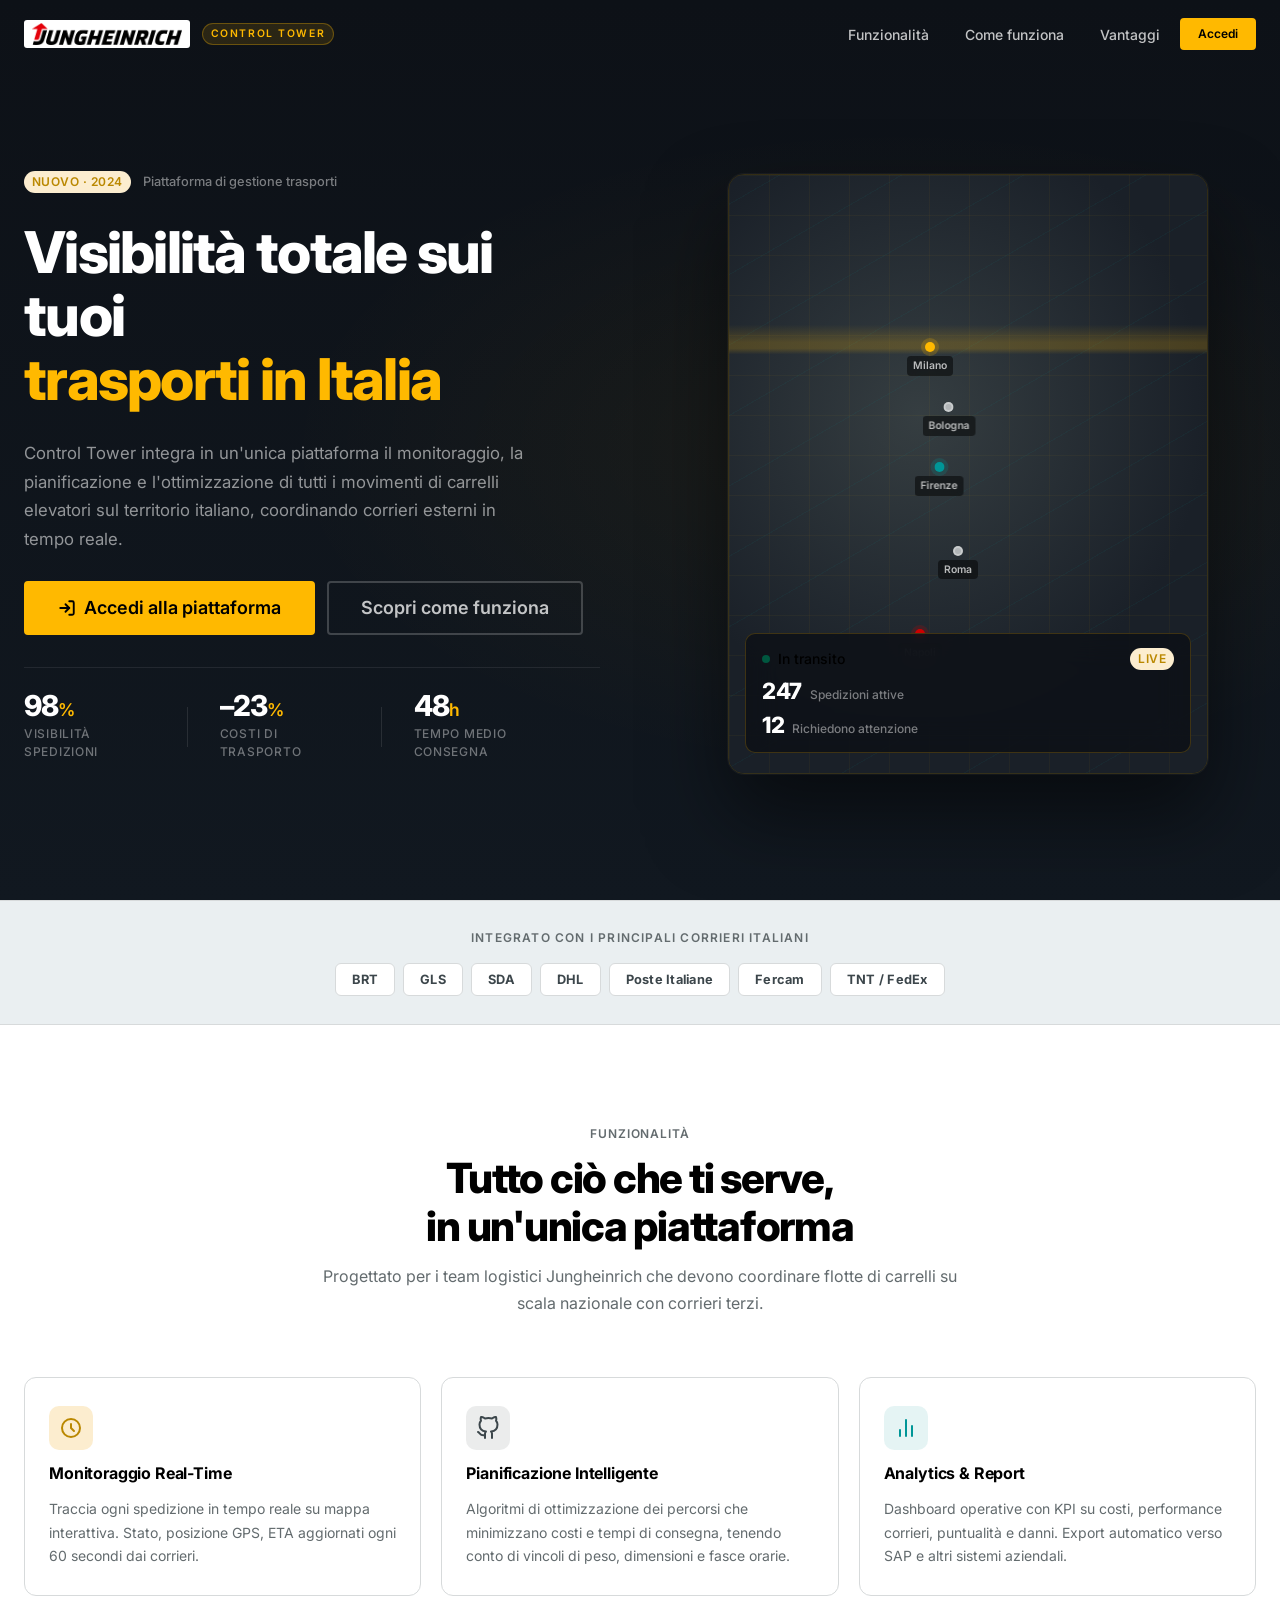
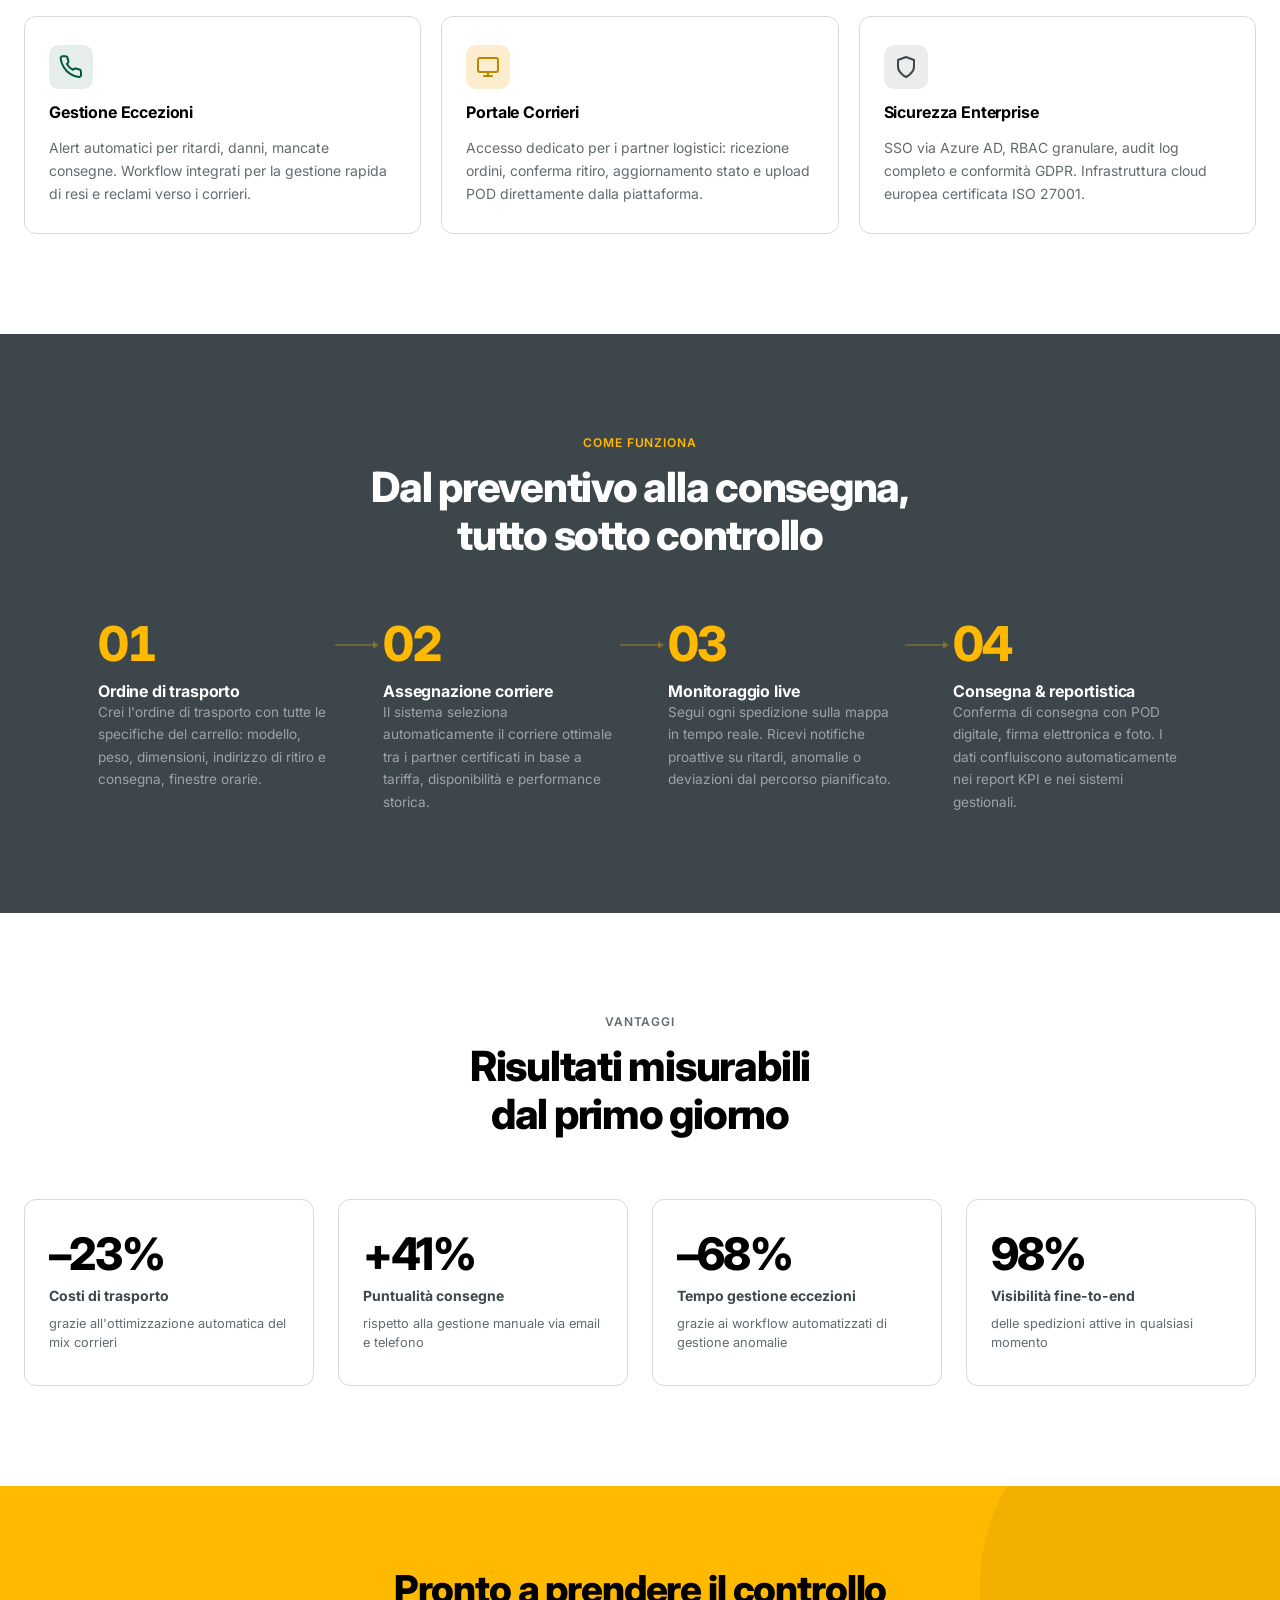
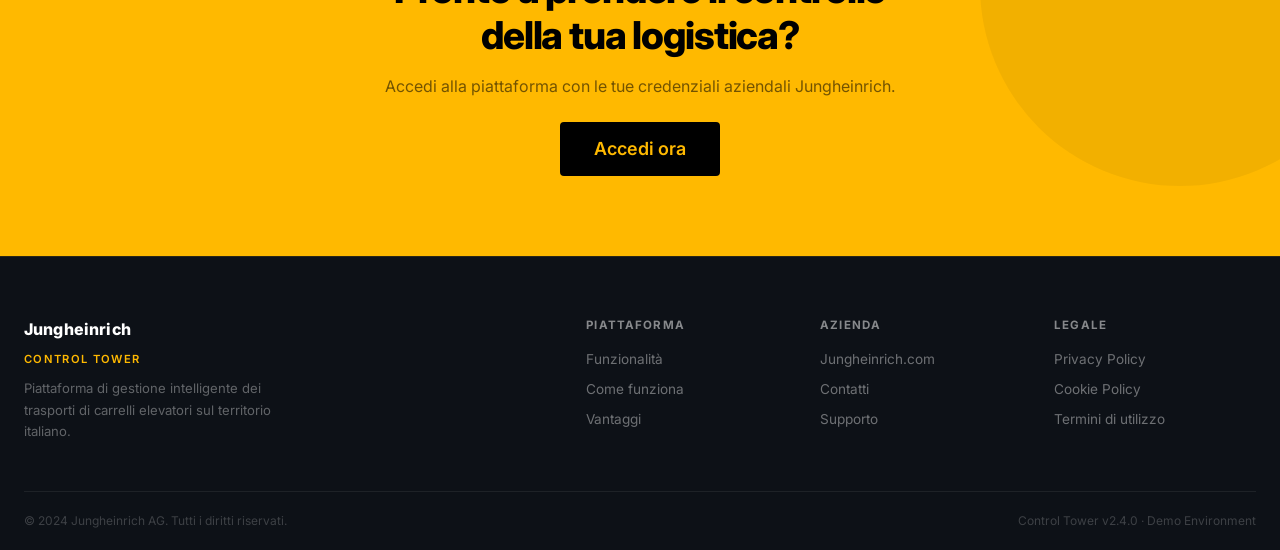
==== commit 38138e0b: "feat: anagrafica corrieri CRU + loghi reali - Aggiunta pagina corrieri.html con tabella paginata (5/" ====
--- a/index.html
+++ b/index.html
@@ -18,17 +18,8 @@
   <header class="lp-topbar">
     <div class="container flex-between">
       <a href="index.html" class="lp-topbar__logo">
-        <!-- Jungheinrich wordmark -->
-        <svg class="lp-topbar__logo-icon" viewBox="0 0 32 32" fill="none" xmlns="http://www.w3.org/2000/svg" aria-hidden="true">
-          <rect width="32" height="32" fill="#FFB900"/>
-          <path d="M7 8h4v10c0 2.2-1.8 4-4 4H6v-3h1c.55 0 1-.45 1-1V8z" fill="#000"/>
-          <path d="M13 8h4v16h-4V8z" fill="#000"/>
-          <path d="M19 8h4v6.5L27 8h4.5l-4.8 7 5 9H27l-3.5-6.5-1.5 2V24h-3V8z" fill="#000"/>
-        </svg>
-        <span class="lp-topbar__brand">
-          <span class="lp-topbar__brand-name">Jungheinrich</span>
-          <span class="lp-topbar__brand-product">Control Tower</span>
-        </span>
+        <img src="logos/Jungheinrich-Logo.svg.png" alt="Jungheinrich" class="lp-topbar__logo-img">
+        <span class="lp-topbar__brand-product">Control Tower</span>
       </a>
       <nav class="lp-topbar__nav" aria-label="Navigazione principale">
         <a href="#features" class="lp-topbar__link">Funzionalità</a>
--- a/landing.css
+++ b/landing.css
@@ -43,36 +43,32 @@
 .lp-topbar__logo {
   display: flex;
   align-items: center;
-  gap: 10px;
+  gap: 12px;
   text-decoration: none;
 }
 
-.lp-topbar__logo-icon {
-  width: 36px;
-  height: 36px;
-  flex-shrink: 0;
-  border-radius: 4px;
-}
-
-.lp-topbar__brand {
-  display: flex;
-  flex-direction: column;
-  line-height: 1.15;
-}
-
-.lp-topbar__brand-name {
-  font-size: 0.875rem;
-  font-weight: 700;
-  color: #fff;
-  letter-spacing: 0.01em;
+.lp-topbar__logo-img {
+  height: 28px;
+  width: auto;
+  object-fit: contain;
+  display: block;
+  /* logo on white bg: visible pill on dark topbar */
+  background: #fff;
+  border-radius: 3px;
+  padding: 3px 8px;
 }
 
 .lp-topbar__brand-product {
-  font-size: 0.7rem;
-  font-weight: 500;
+  font-size: 0.65rem;
+  font-weight: 600;
   color: var(--jh-yellow);
   text-transform: uppercase;
-  letter-spacing: 0.12em;
+  letter-spacing: 0.15em;
+  background: rgba(255,185,0,0.12);
+  border: 1px solid rgba(255,185,0,0.3);
+  border-radius: 20px;
+  padding: 2px 8px;
+  white-space: nowrap;
 }
 
 .lp-topbar__nav {
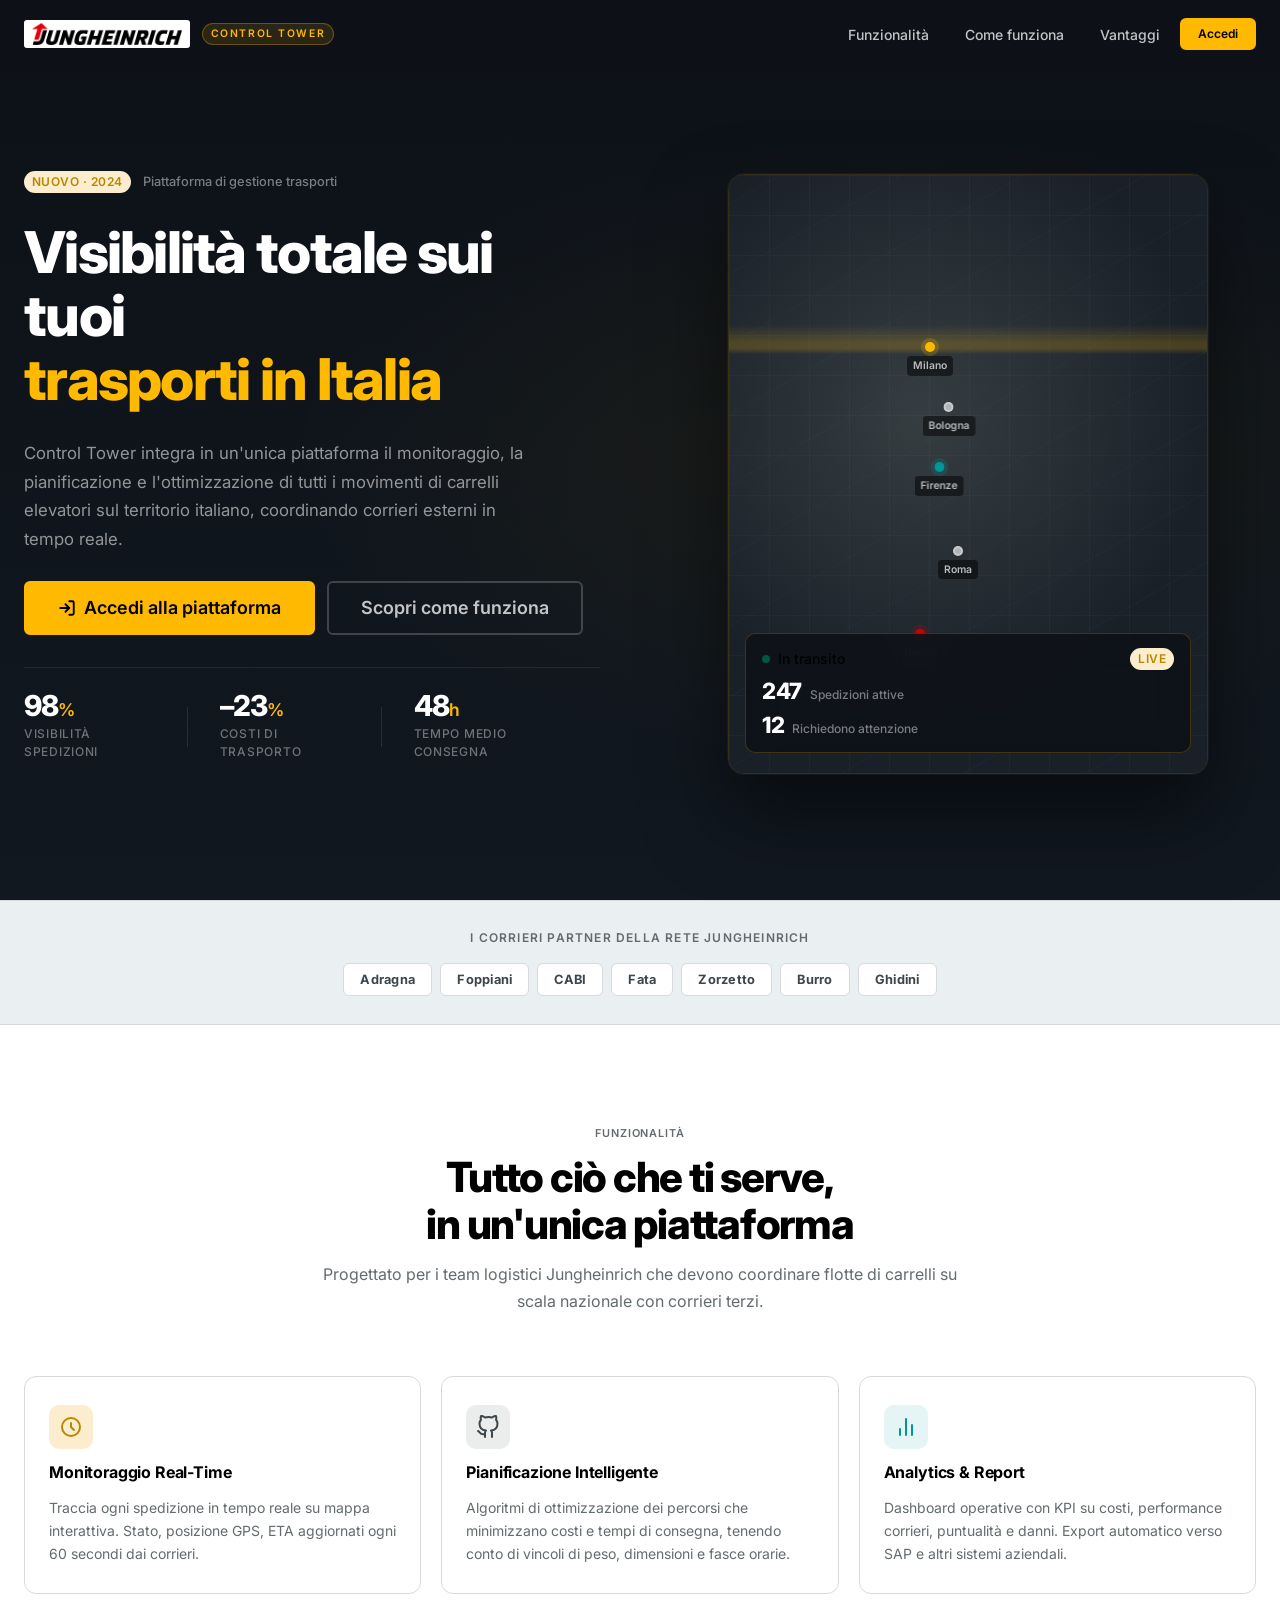
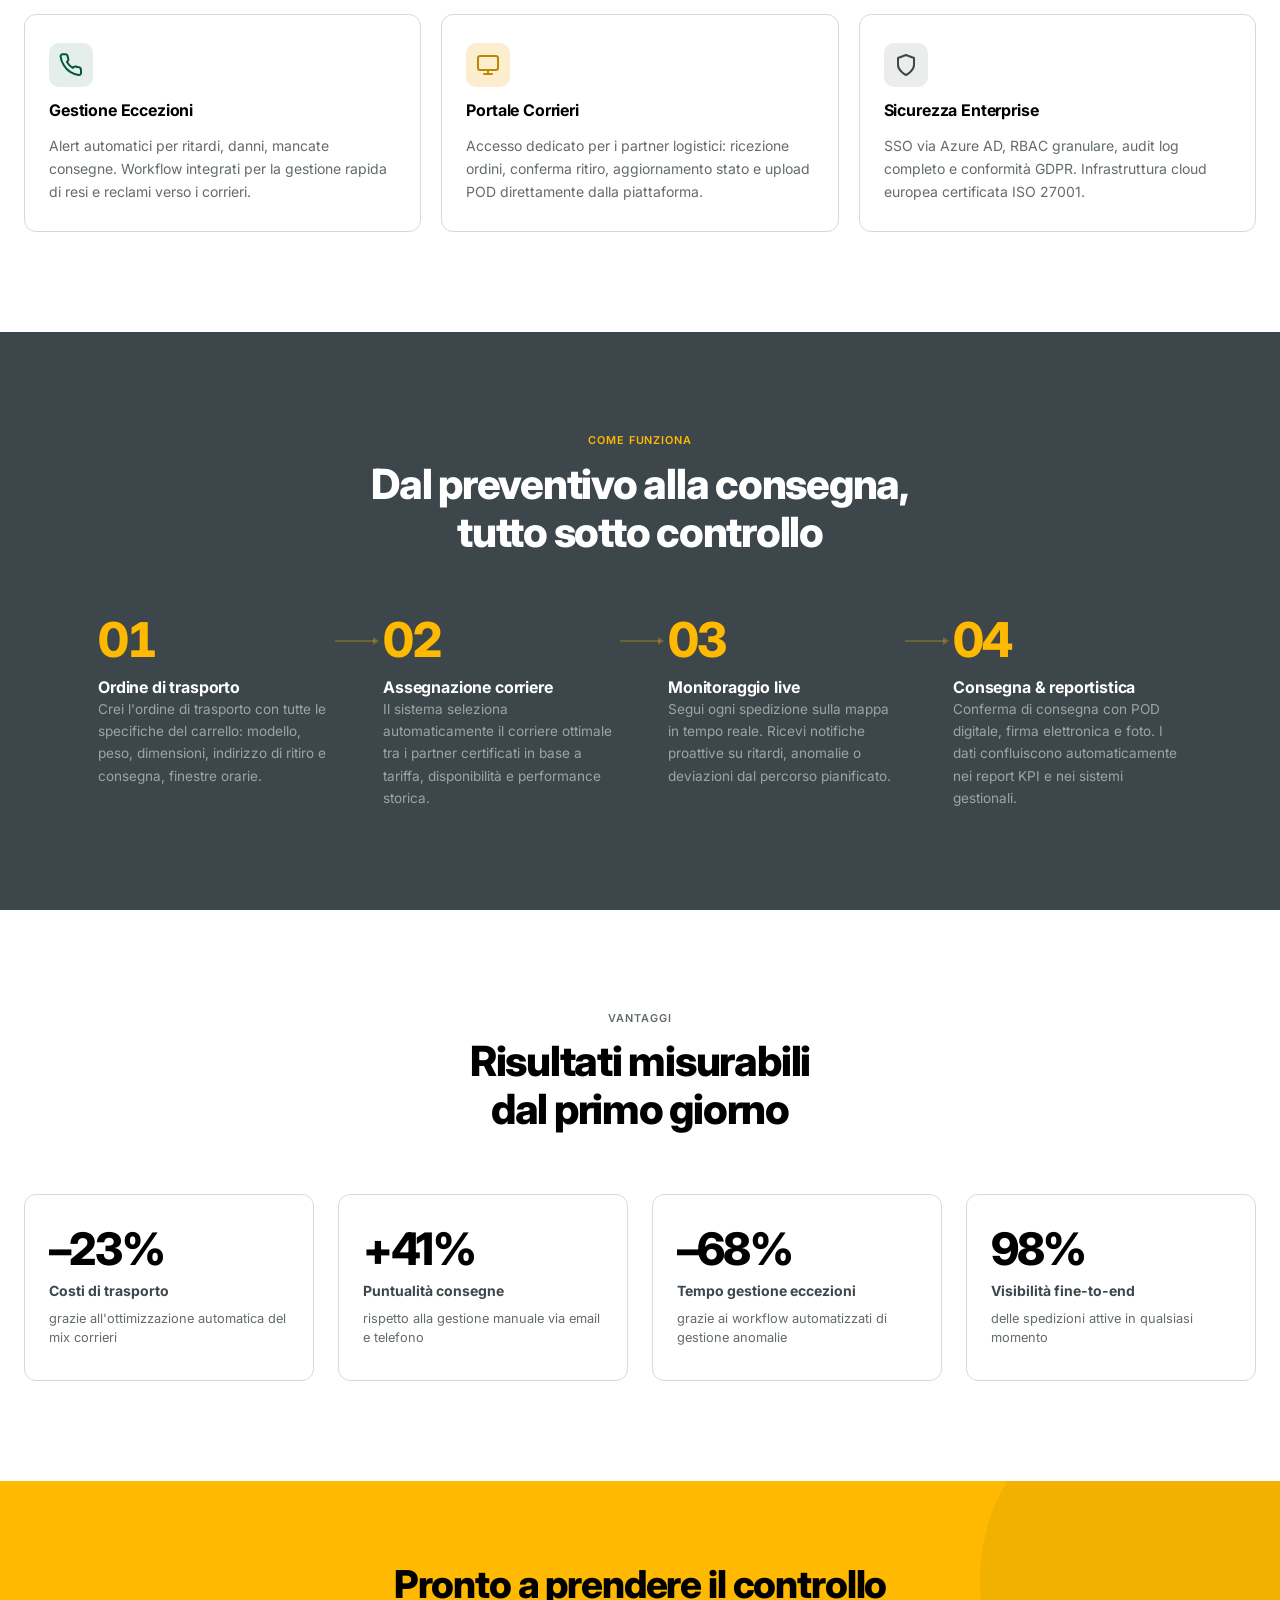
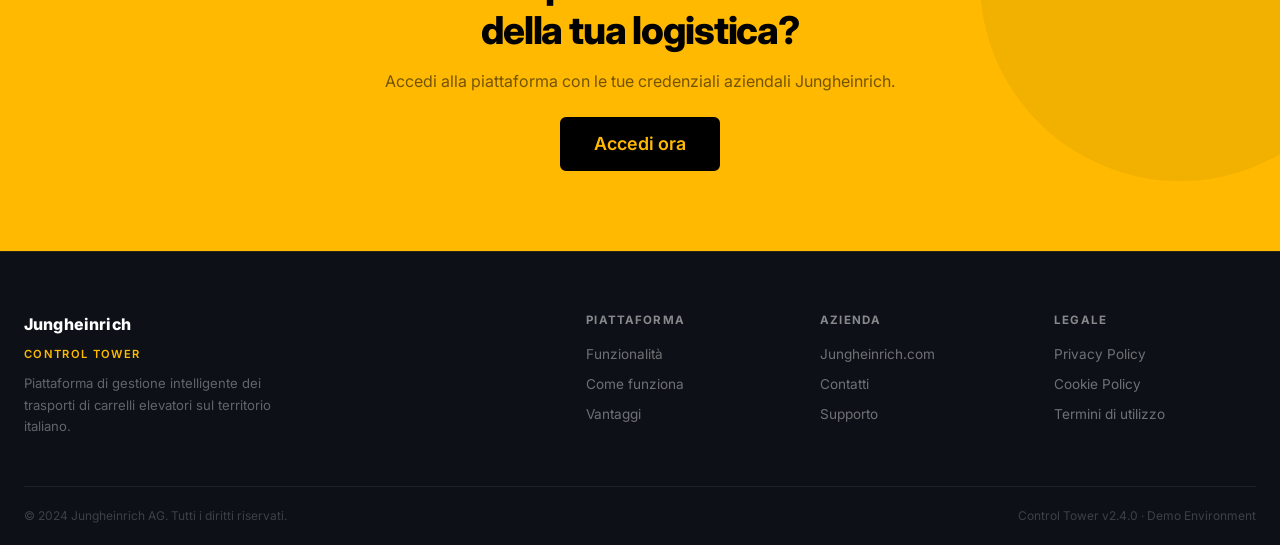
==== commit b2f8e958: "feat: replace generic courier names with actual anagrafica couriers Update all references from gener" ====
--- a/index.html
+++ b/index.html
@@ -127,15 +127,15 @@
   ════════════════════════════════════════════ -->
   <section class="lp-partners">
     <div class="container">
-      <p class="lp-partners__label">Integrato con i principali corrieri italiani</p>
+      <p class="lp-partners__label">I corrieri partner della rete Jungheinrich</p>
       <div class="lp-partners__logos">
-        <div class="lp-partner-chip">BRT</div>
-        <div class="lp-partner-chip">GLS</div>
-        <div class="lp-partner-chip">SDA</div>
-        <div class="lp-partner-chip">DHL</div>
-        <div class="lp-partner-chip">Poste Italiane</div>
-        <div class="lp-partner-chip">Fercam</div>
-        <div class="lp-partner-chip">TNT / FedEx</div>
+        <div class="lp-partner-chip">Adragna</div>
+        <div class="lp-partner-chip">Foppiani</div>
+        <div class="lp-partner-chip">CABI</div>
+        <div class="lp-partner-chip">Fata</div>
+        <div class="lp-partner-chip">Zorzetto</div>
+        <div class="lp-partner-chip">Burro</div>
+        <div class="lp-partner-chip">Ghidini</div>
       </div>
     </div>
   </section>
--- a/jungheinrich.css
+++ b/jungheinrich.css
@@ -105,19 +105,19 @@
      4. DESIGN TOKENS — BORDERS & SHADOWS
      ============================================================ */
 
-  --radius-sm:   2px;
-  --radius-md:   4px;
-  --radius-lg:   8px;
-  --radius-xl:   12px;
+  --radius-sm:   3px;
+  --radius-md:   6px;
+  --radius-lg:   10px;
+  --radius-xl:   14px;
   --radius-full: 9999px;
 
   --border-width:       1px;
   --border-width-thick: 2px;
 
-  --shadow-sm:  0 1px 3px rgba(0, 0, 0, 0.08);
-  --shadow-md:  0 4px 12px rgba(0, 0, 0, 0.10);
-  --shadow-lg:  0 8px 24px rgba(0, 0, 0, 0.12);
-  --shadow-xl:  0 16px 48px rgba(0, 0, 0, 0.14);
+  --shadow-sm:  0 1px 2px rgba(0, 0, 0, 0.05), 0 1px 4px rgba(0, 0, 0, 0.06);
+  --shadow-md:  0 2px 8px rgba(0, 0, 0, 0.07), 0 4px 16px rgba(0, 0, 0, 0.07);
+  --shadow-lg:  0 8px 24px rgba(0, 0, 0, 0.09), 0 2px 6px rgba(0, 0, 0, 0.06);
+  --shadow-xl:  0 20px 48px rgba(0, 0, 0, 0.12), 0 4px 12px rgba(0, 0, 0, 0.08);
 
   /* Yellow accent shadow — used on focus rings */
   --shadow-focus: 0 0 0 3px rgba(255, 185, 0, 0.45);
@@ -126,9 +126,9 @@
      5. DESIGN TOKENS — MOTION
      ============================================================ */
 
-  --duration-fast:    100ms;
-  --duration-normal:  200ms;
-  --duration-slow:    350ms;
+  --duration-fast:    120ms;
+  --duration-normal:  220ms;
+  --duration-slow:    380ms;
   --ease-default:     cubic-bezier(0.4, 0, 0.2, 1);
   --ease-in:          cubic-bezier(0.4, 0, 1, 1);
   --ease-out:         cubic-bezier(0, 0, 0.2, 1);
@@ -259,10 +259,10 @@
 
 /* Label / overline */
 .label {
-  font-size: var(--font-size-xs);
+  font-size: 0.68rem;
   font-weight: var(--font-weight-semibold);
   text-transform: uppercase;
-  letter-spacing: var(--letter-spacing-caps);
+  letter-spacing: 0.09em;
   color: var(--color-text-muted);
 }
 
@@ -383,45 +383,49 @@
 .sidebar {
   width: 240px;
   min-height: 100vh;
-  background-color: var(--jh-dark-grey);
-  padding: var(--space-6) 0;
+  background-color: #1C2127;
+  padding: var(--space-5) 0;
   display: flex;
   flex-direction: column;
-  gap: var(--space-2);
+  gap: 2px;
 }
 
 .sidebar__item {
   display: flex;
   align-items: center;
   gap: var(--space-3);
-  padding: var(--space-3) var(--space-6);
+  padding: 9px var(--space-5);
+  margin: 0 var(--space-2);
   font-size: var(--font-size-sm);
   font-weight: var(--font-weight-medium);
-  color: var(--jh-light-grey);
+  color: rgba(255, 255, 255, 0.55);
   cursor: pointer;
+  border-radius: var(--radius-md);
   transition: color var(--duration-normal) var(--ease-default),
               background-color var(--duration-normal) var(--ease-default);
-  border-left: 3px solid transparent;
+  border-left: 2px solid transparent;
+  text-decoration: none;
 }
 
 .sidebar__item:hover {
   color: var(--jh-white);
-  background-color: rgba(255, 255, 255, 0.06);
+  background-color: rgba(255, 255, 255, 0.07);
 }
 
 .sidebar__item--active {
-  color: var(--jh-yellow);
+  color: var(--jh-white);
   border-left-color: var(--jh-yellow);
-  background-color: rgba(255, 185, 0, 0.10);
+  background-color: rgba(255, 185, 0, 0.12);
+  font-weight: var(--font-weight-semibold);
 }
 
 .sidebar__section-title {
-  padding: var(--space-4) var(--space-6) var(--space-2);
-  font-size: var(--font-size-xs);
+  padding: var(--space-4) var(--space-5) var(--space-1);
+  font-size: 0.65rem;
   font-weight: var(--font-weight-semibold);
   text-transform: uppercase;
-  letter-spacing: var(--letter-spacing-caps);
-  color: var(--jh-dark-grey-80);
+  letter-spacing: 0.1em;
+  color: rgba(255, 255, 255, 0.25);
 }
 
 
@@ -431,11 +435,12 @@
 
 .card {
   background-color: var(--color-surface);
-  border: var(--border-width) solid var(--color-border);
+  border: 1px solid rgba(0, 0, 0, 0.06);
   border-radius: var(--radius-lg);
   padding: var(--space-6);
   box-shadow: var(--shadow-sm);
-  transition: box-shadow var(--duration-normal) var(--ease-default);
+  transition: box-shadow var(--duration-normal) var(--ease-default),
+              transform var(--duration-normal) var(--ease-default);
 }
 
 .card:hover {
@@ -510,11 +515,11 @@
 }
 
 .kpi__value {
-  font-size: var(--font-size-3xl);
-  font-weight: var(--font-weight-bold);
+  font-size: 2.4rem;
+  font-weight: 800;
   line-height: 1;
   color: var(--color-text);
-  letter-spacing: var(--letter-spacing-tight);
+  letter-spacing: -0.03em;
 }
 
 .kpi__unit {
@@ -599,12 +604,13 @@
 /* Ghost */
 .btn--ghost {
   background-color: transparent;
-  border-color: transparent;
+  border-color: var(--jh-light-grey);
   color: var(--color-text-secondary);
 }
 
 .btn--ghost:hover {
   background-color: var(--color-surface-alt);
+  border-color: var(--jh-dark-grey-40);
   color: var(--color-text);
 }
 
@@ -711,18 +717,19 @@
 }
 
 .table thead {
-  background-color: var(--jh-dark-grey);
+  background-color: #1C2127;
   color: var(--jh-white);
 }
 
 .table th {
-  padding: var(--space-3) var(--space-4);
+  padding: 11px var(--space-4);
   text-align: left;
   font-weight: var(--font-weight-semibold);
-  font-size: var(--font-size-xs);
+  font-size: 0.68rem;
   text-transform: uppercase;
-  letter-spacing: var(--letter-spacing-caps);
+  letter-spacing: 0.09em;
   white-space: nowrap;
+  color: rgba(255,255,255,0.6);
 }
 
 /* Yellow accent on sorted column header */
@@ -731,8 +738,8 @@
 }
 
 .table td {
-  padding: var(--space-3) var(--space-4);
-  border-bottom: var(--border-width) solid var(--color-border);
+  padding: 12px var(--space-4);
+  border-bottom: 1px solid rgba(0,0,0,0.05);
   color: var(--color-text-secondary);
   vertical-align: middle;
 }
@@ -742,7 +749,7 @@
 }
 
 .table tbody tr:hover td {
-  background-color: var(--color-surface-alt);
+  background-color: rgba(255, 185, 0, 0.04);
 }
 
 /* Striped */
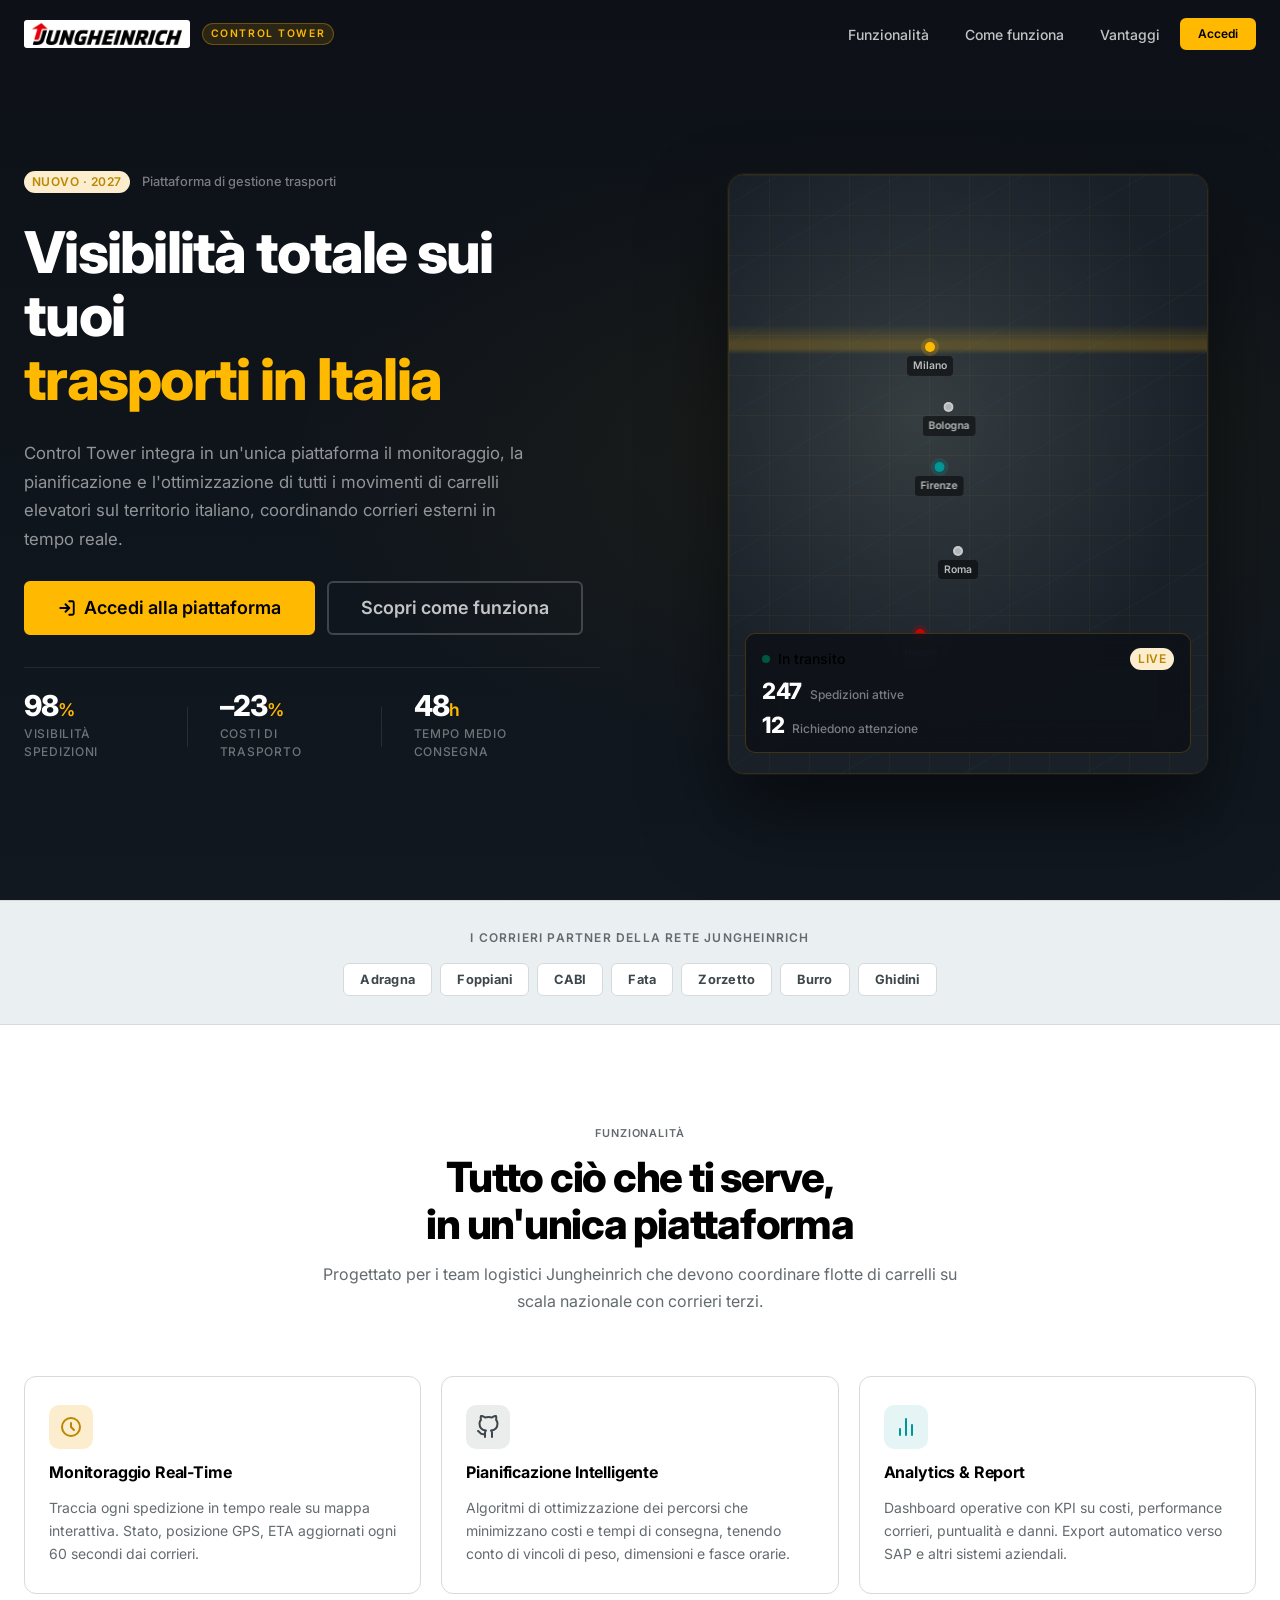
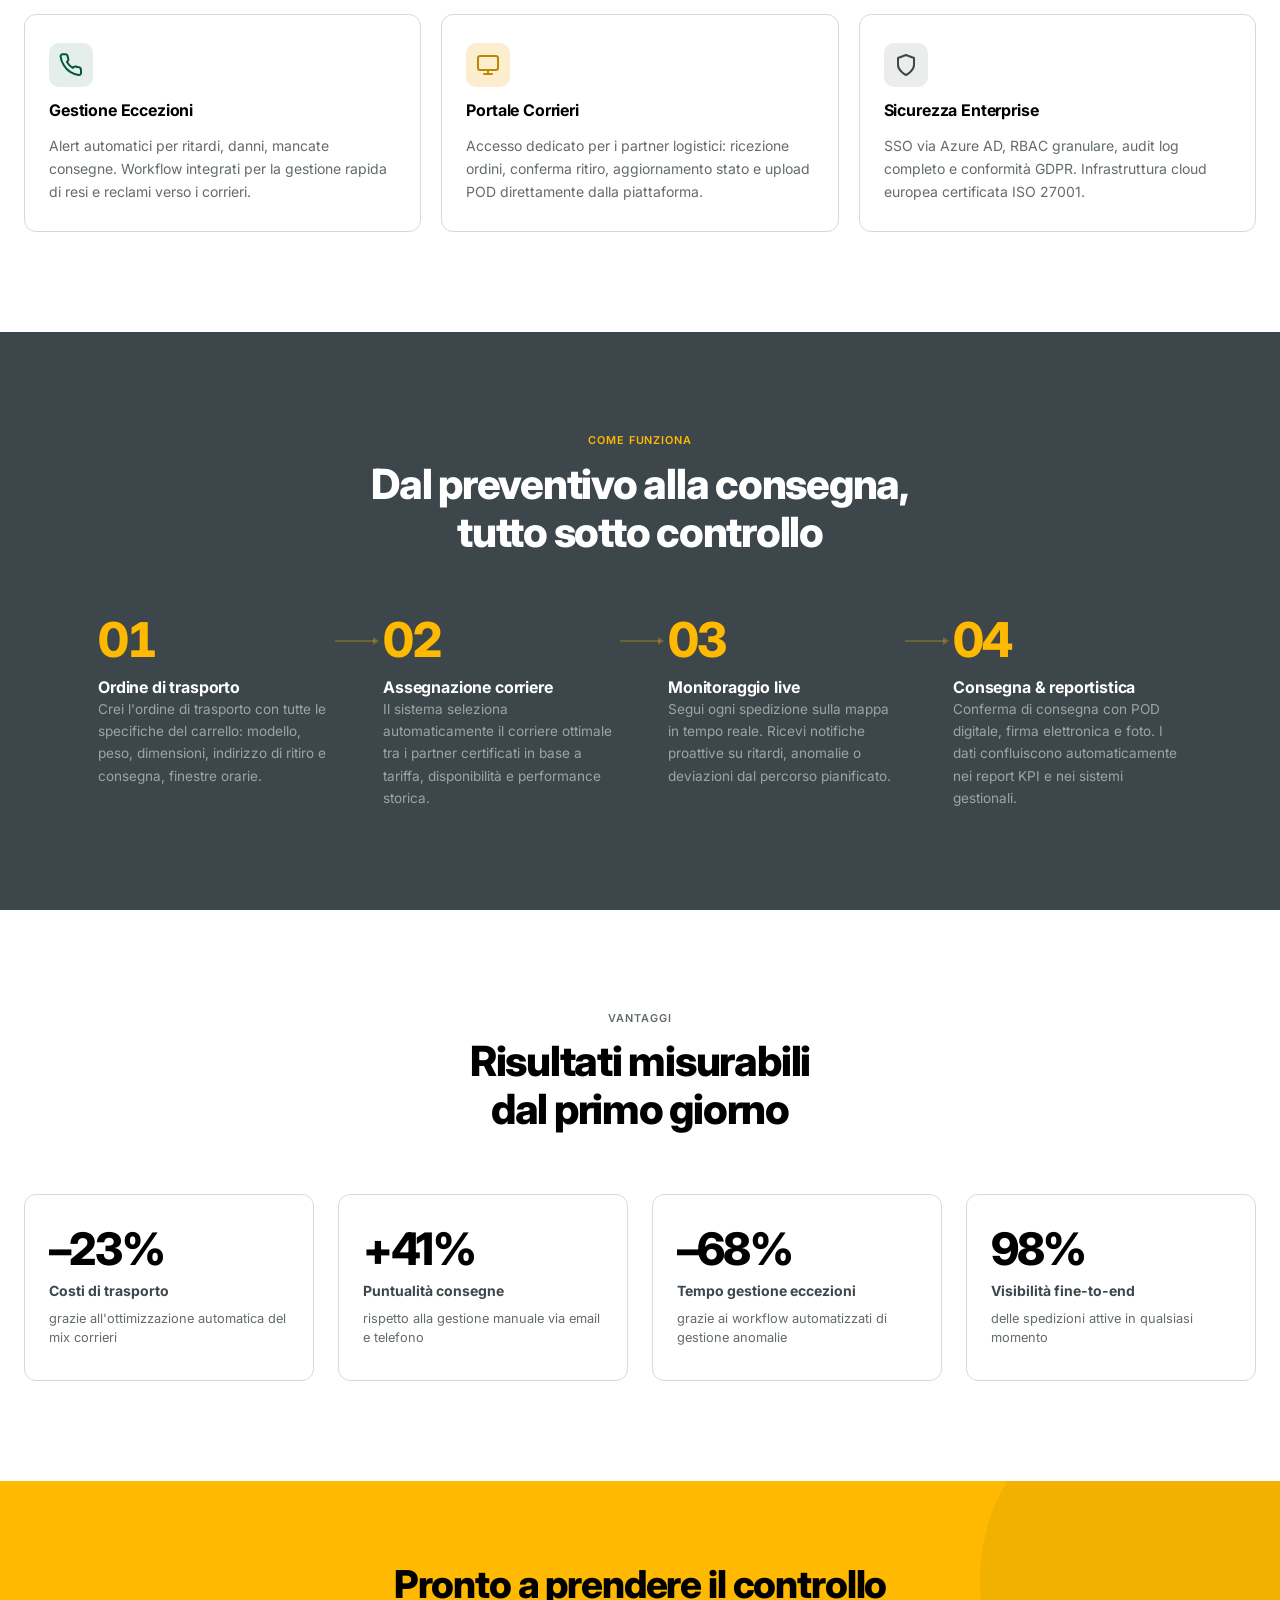
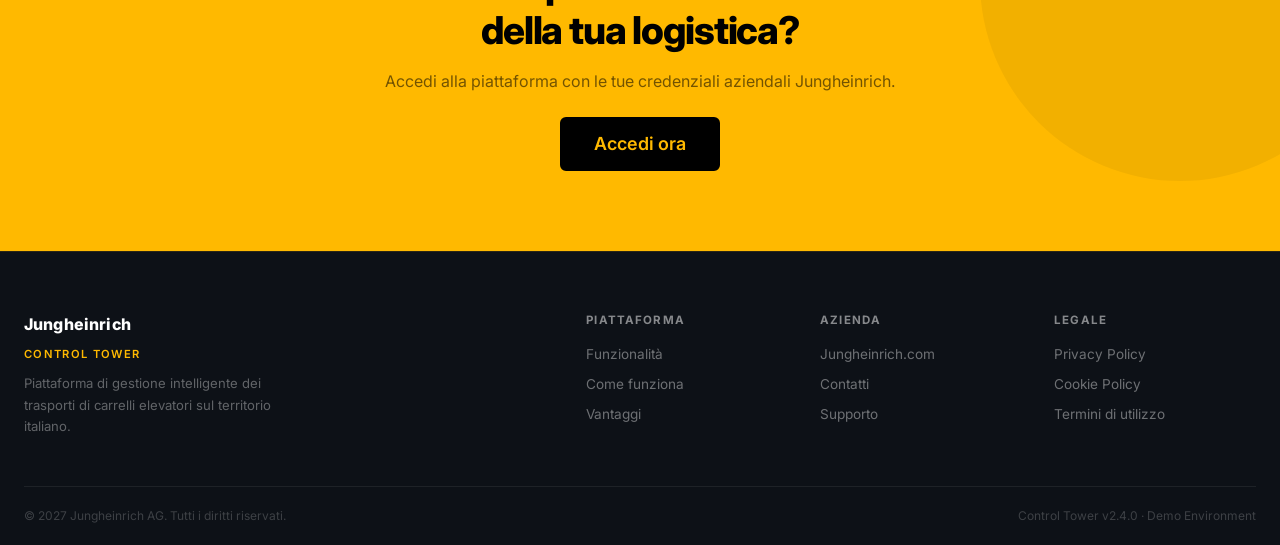
==== commit 112a9220: "feat: disable unimplemented sidebar items + update year to 2027 - CSS selector a.sidebar__item[href=" ====
--- a/index.html
+++ b/index.html
@@ -40,7 +40,7 @@
     <div class="container">
       <div class="lp-hero__content">
         <div class="lp-hero__tag">
-          <span class="badge badge--yellow">Nuovo · 2024</span>
+          <span class="badge badge--yellow">Nuovo · 2027</span>
           <span class="lp-hero__tag-text">Piattaforma di gestione trasporti</span>
         </div>
         <h1 class="lp-hero__title">
@@ -331,7 +331,7 @@
         </div>
       </div>
       <div class="lp-footer__bottom">
-        <span>© 2024 Jungheinrich AG. Tutti i diritti riservati.</span>
+        <span>© 2027 Jungheinrich AG. Tutti i diritti riservati.</span>
         <span>Control Tower v2.4.0 · Demo Environment</span>
       </div>
     </div>
